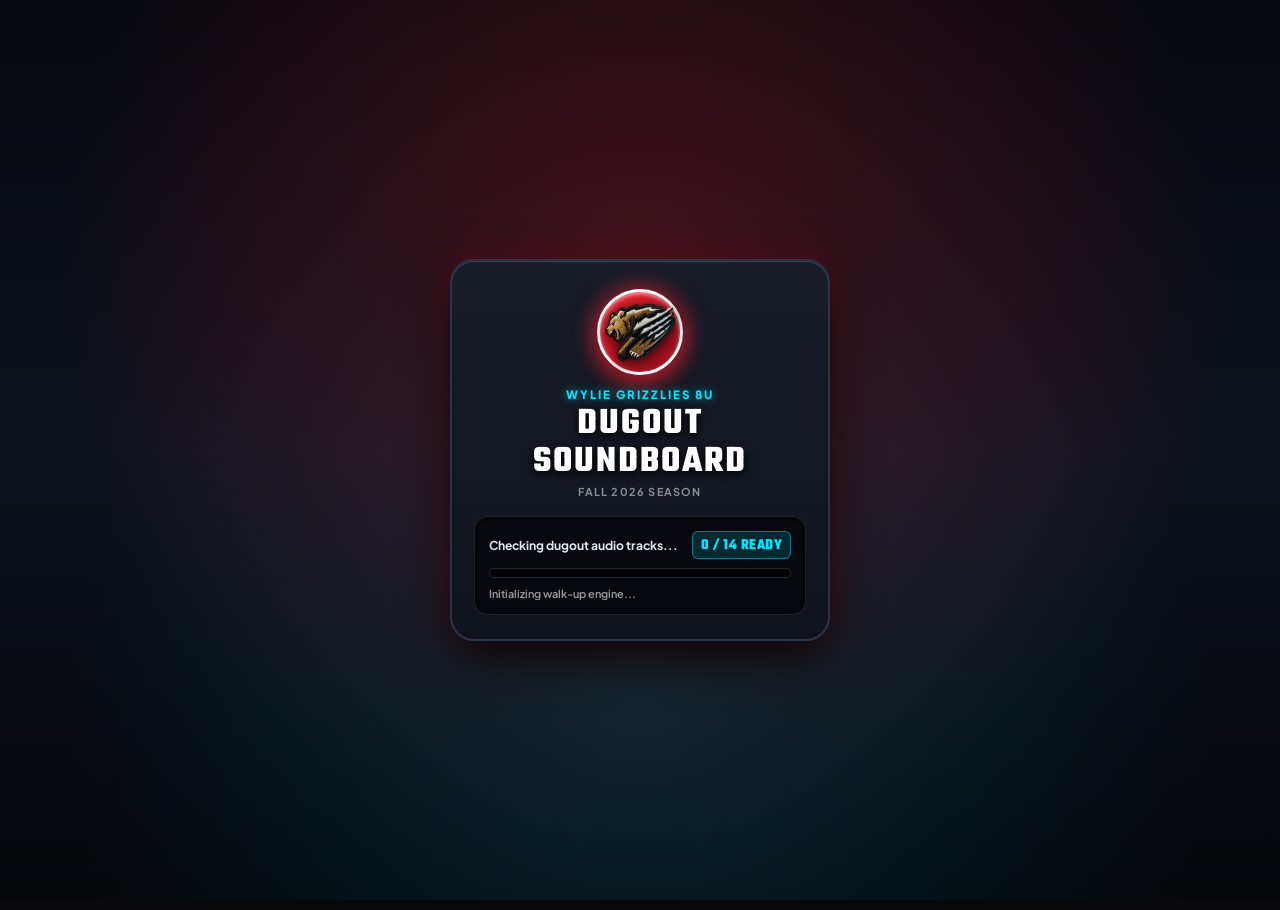
==== index.html @ d5b441a1 "Simplify between-innings suite with fresh 20-track presets, auto-reconnect, and smooth scrolling" ====
<!DOCTYPE html>
<html lang="en">
<head>
  <meta charset="UTF-8">
  <meta name="viewport" content="width=device-width, initial-scale=1.0, maximum-scale=1.0, user-scalable=no, viewport-fit=cover">
  <title>Wylie Grizzlies | Walk-Up Music</title>
  
  <!-- Apple iOS Fullscreen & Web App Meta -->
  <meta name="apple-mobile-web-app-capable" content="yes">
  <meta name="apple-mobile-web-app-status-bar-style" content="black-translucent">
  <meta name="apple-mobile-web-app-title" content="Grizzlies Walk-Up">
  <meta name="theme-color" content="#080e1a">
  <link rel="apple-touch-icon" href="icons/icon.svg">
  <link rel="icon" type="image/svg+xml" href="icons/icon.svg">
  <link rel="manifest" href="manifest.json">

  <!-- Google Fonts: Teko (Athletic Numbers) + Plus Jakarta Sans (UI) -->
  <link rel="preconnect" href="https://fonts.googleapis.com">
  <link rel="preconnect" href="https://fonts.gstatic.com" crossorigin>
  <link href="https://fonts.googleapis.com/css2?family=Plus+Jakarta+Sans:wght@400;500;600;700;800&family=Teko:wght@500;600;700&display=swap" rel="stylesheet">

  <link rel="stylesheet" href="css/style.css">
</head>
<body>
  <!-- App Startup Preloader / Audio Asset Verification Screen -->
  <div class="app-preloader" id="appPreloader" role="dialog" aria-modal="true" aria-label="Loading Grizzlies Baseball Soundboard">
    <div class="preloader-backdrop"></div>
    <div class="preloader-card">
      <div class="preloader-logo-wrap">
        <div class="preloader-badge-ring">
          <img src="icons/official-grizzly-logo.png" alt="Wylie Grizzlies" class="preloader-logo-img">
        </div>
        <div class="preloader-title-group">
          <div class="preloader-league-tag">WYLIE GRIZZLIES 8U</div>
          <h1 class="preloader-headline">DUGOUT SOUNDBOARD</h1>
          <div class="preloader-season-tag">FALL 2026 SEASON</div>
        </div>
      </div>

      <!-- Live Audio Verification Progress -->
      <div class="preloader-status-block">
        <div class="preloader-info-row">
          <span class="preloader-status-text" id="preloaderStatusText">Checking dugout audio tracks...</span>
          <span class="preloader-count-badge" id="preloaderCountBadge">0 / 14 READY</span>
        </div>

        <div class="preloader-progress-track">
          <div class="preloader-progress-fill" id="preloaderProgressFill"></div>
        </div>
        
        <div class="preloader-current-file" id="preloaderCurrentFile">Initializing walk-up engine...</div>
      </div>

      <!-- Ready CTA Button (Unlocks Web Audio Context & Enters App) -->
      <button class="preloader-ready-btn" id="preloaderReadyBtn" style="display: none;">
        <span class="btn-ready-icon">⚾</span>
        <span class="btn-ready-text">ENTER DUGOUT</span>
      </button>
    </div>
  </div>

  <div class="app-viewport">
    
    <!-- Top Dugout Header -->
    <header class="app-header">
      <div class="team-meta-topbar">8U FALL 2026 • DUGOUT SOUNDBOARD</div>
      <div class="header-main-row">
        <div class="header-left">
          <div class="logo-badge">
            <img src="icons/official-grizzly-logo.png" alt="Wylie Grizzlies Logo" class="team-logo">
          </div>
          <h1 class="app-title">
            <span>WYLIE</span>
            <span>GRIZZLIES</span>
          </h1>
        </div>
        
        <div class="header-right">
        <button id="serverRefreshBtn" class="btn-icon btn-refresh" title="Ping Server & Refresh App Data" aria-label="Refresh App Data">
          <svg id="refreshIcon" width="18" height="18" viewBox="0 0 24 24" fill="none" stroke="currentColor" stroke-width="2.3" stroke-linecap="round" stroke-linejoin="round">
            <path d="M21.5 2v6h-6M21.34 15.57a10 10 0 1 1-.57-8.38l5.67-5.67"/>
          </svg>
          <span class="btn-label" id="refreshLabel">Sync</span>
        </button>
        <button id="headerSettingsBtn" class="btn-icon" title="Dugout Settings" aria-label="Settings">
          <svg width="18" height="18" viewBox="0 0 24 24" fill="none" stroke="currentColor" stroke-width="2.2" stroke-linecap="round" stroke-linejoin="round">
            <circle cx="12" cy="12" r="3"></circle>
            <path d="M19.4 15a1.65 1.65 0 0 0 .33 1.82l.06.06a2 2 0 0 1 0 2.83 2 2 0 0 1-2.83 0l-.06-.06a1.65 1.65 0 0 0-1.82-.33 1.65 1.65 0 0 0-1 1.51V21a2 2 0 0 1-2 2 2 2 0 0 1-2-2v-.09A1.65 1.65 0 0 0 9 19.4a1.65 1.65 0 0 0-1.82.33l-.06.06a2 2 0 0 1-2.83 0 2 2 0 0 1 0-2.83l.06-.06a1.65 1.65 0 0 0 .33-1.82 1.65 1.65 0 0 0-1.51-1H3a2 2 0 0 1-2-2 2 2 0 0 1 2-2h.09A1.65 1.65 0 0 0 4.6 9a1.65 1.65 0 0 0-.33-1.82l-.06-.06a2 2 0 0 1 0-2.83 2 2 0 0 1 2.83 0l.06.06a1.65 1.65 0 0 0 1.82.33H9a1.65 1.65 0 0 0 1-1.51V3a2 2 0 0 1 2-2 2 2 0 0 1 2 2v.09a1.65 1.65 0 0 0 1 1.51 1.65 1.65 0 0 0 1.82-.33l.06-.06a2 2 0 0 1 2.83 0 2 2 0 0 1 0 2.83l-.06.06a1.65 1.65 0 0 0-.33 1.82V9a1.65 1.65 0 0 0 1.51 1H21a2 2 0 0 1 2 2 2 2 0 0 1-2 2h-.09a1.65 1.65 0 0 0-1.51 1z"></path>
          </svg>
        </button>
        <button id="lineupToggleBtn" class="btn-icon" title="Toggle Batting Order / Lineup" aria-label="Batting Lineup Order">
          <svg width="18" height="18" viewBox="0 0 24 24" fill="none" stroke="currentColor" stroke-width="2">
            <line x1="8" y1="6" x2="21" y2="6"></line>
            <line x1="8" y1="12" x2="21" y2="12"></line>
            <line x1="8" y1="18" x2="21" y2="18"></line>
            <line x1="3" y1="6" x2="3.01" y2="6"></line>
            <line x1="3" y1="12" x2="3.01" y2="12"></line>
            <line x1="3" y1="18" x2="3.01" y2="18"></line>
          </svg>
          <span class="btn-label" id="sortLabel">Lineup</span>
        </button>
        <button id="headerMusicBtn" class="btn-icon btn-music-suite" title="Between-Innings Music Suite" aria-label="Between-Innings Music Suite">
          <svg width="20" height="20" viewBox="0 0 24 24" fill="none" stroke="currentColor" stroke-width="2.2" stroke-linecap="round" stroke-linejoin="round">
            <path d="M9 18V5l12-2v13"></path>
            <circle cx="6" cy="18" r="3"></circle>
            <circle cx="18" cy="16" r="3"></circle>
          </svg>
        </button>
      </div>
      </div>
    </header>

    <!-- Dugout Navigation Switcher Tabs (Hidden from main page, accessible in Settings) -->
    <nav class="dugout-tabs-nav" id="dugoutTabsNav" style="display: none;" aria-label="Main Navigation">
      <button class="dugout-tab active" id="tabWalkUp" data-page="walkup">
        <span class="tab-icon">⚾</span>
        <span class="tab-title">WALK-UP BATTERS</span>
        <span class="tab-badge" id="tabBattersCount">12</span>
      </button>
      <button class="dugout-tab" id="tabInnings" data-page="innings">
        <span class="tab-icon">⚡</span>
        <span class="tab-title">BETWEEN INNINGS</span>
        <span class="tab-badge pulse-badge" id="tabInningsBadge">HYPE</span>
      </button>
    </nav>

    <!-- Pages Container (Pure Walk-Up Focus) -->
    <div class="pages-track-wrapper" id="pagesTrackWrapper">
      <div class="pages-track" id="pagesTrack">

        <!-- PAGE 1: Walk-Up Music & Roster -->
        <main class="page-view page-walkup soundboard-scroll-container" id="pageWalkup">

          <!-- Stadium Hype / Rally Horn Section (Can be hidden during live games to avoid accidental bumps) -->
          <section class="stadium-hype-section" id="stadiumHypeSection">
            <div class="section-title-row">
              <div class="hype-title-left">
                <span class="section-tag">STADIUM RALLY & CHANTS</span>
                <span class="section-hint" id="rallySectionHint">Instant Crowd Sound FX</span>
              </div>
              <button class="btn-rally-toggle" id="toggleRallyBtn" title="Hide or show Stadium Rally & Chants during games" aria-expanded="true">
                <span class="rally-toggle-icon" id="rallyToggleIcon">✕</span>
                <span class="rally-toggle-text" id="rallyToggleText">HIDE</span>
              </button>
            </div>
            <div class="hype-grid" id="hypeGrid">
              <!-- Populated by JS -->
            </div>
          </section>

          <!-- Player Walk-Up Roster Section -->
          <section class="roster-section">
            <div class="roster-sticky-header" id="rosterStickyHeader">
              <div class="section-title-row">
                <div class="roster-heading-wrap">
                  <span class="section-tag">WALK-UP BATTERS</span>
                  <span class="batter-count-badge" id="rosterCountBadge">12 PLAYERS</span>
                </div>
                <div class="search-input-wrap">
                  <svg class="search-icon" width="14" height="14" viewBox="0 0 24 24" fill="none" stroke="currentColor" stroke-width="2.5">
                    <circle cx="11" cy="11" r="8"></circle>
                    <line x1="21" y1="21" x2="16.65" y2="16.65"></line>
                  </svg>
                  <input type="text" id="rosterSearch" placeholder="Search # or name..." autocomplete="off">
                  <button id="clearSearchBtn" class="clear-search-btn" style="display: none;">&times;</button>
                </div>
              </div>

              <!-- Next Batter / On-Deck Notification Pill -->
              <div class="on-deck-banner" id="onDeckBanner" style="display: none;">
                <div class="on-deck-content">
                  <span class="on-deck-label"><span class="baseball-ico">⚾</span> ON DECK:</span>
                  <span class="on-deck-name" id="onDeckName">#7 Dash Johnson</span>
                </div>
                <button id="playOnDeckBtn" class="play-ondeck-btn">PLAY NEXT &rarr;</button>
              </div>
            </div>

            <!-- Player Sound Buttons Grid -->
            <div class="player-grid" id="playerGrid">
              <!-- Populated by JS -->
            </div>
          </section>

          <!-- Extra Spacing for Bottom Dock -->
          <div class="dock-spacer" id="dockSpacer"></div>
        </main>

      </div>
    </div>

    <!-- Master Dugout Playback & Fade Dock (Sliding Drawer) -->
    <footer class="master-dock drawer-collapsed" id="masterDock">
      
      <!-- Top Center Pull Tab with Chevron (Vibrant Red BG) -->
      <div class="drawer-pull-tab" id="drawerPullTab" role="button" aria-label="Toggle Controls Drawer" tabindex="0">
        <svg class="drawer-pull-chevron" id="drawerPullChevron" width="18" height="18" viewBox="0 0 24 24" fill="currentColor">
          <path d="M12 8.5l-6.5 6.5h13z"/>
        </svg>
      </div>

      <!-- ALWAYS VISIBLE HEADER: Volume Slider (Visual even when closed!) -->
      <div class="dock-visible-header" id="dockVisibleHeader">
        <!-- Analog Precision Fader Deck (0 - 5 - 10 Ruler + Recessed Slot + 3D Flashing Knob) -->
        <div class="analog-fader-deck" id="analogFaderDeck">
          <!-- Fader Tick Ruler with 10, 5, 0 Numbers (10 on Left = 100% Vol, 0 on Right = Silence) -->
          <div class="fader-ruler-row">
            <div class="ruler-station station-10">
              <span class="ruler-num">10</span>
              <span class="ruler-tick major"></span>
            </div>
            <div class="ruler-subticks subticks-left">
              <span class="ruler-tick sub"></span>
              <span class="ruler-tick sub"></span>
              <span class="ruler-tick sub"></span>
              <span class="ruler-tick sub"></span>
            </div>
            <div class="ruler-station station-5">
              <span class="ruler-num">5</span>
              <span class="ruler-tick major"></span>
            </div>
            <div class="ruler-subticks subticks-right">
              <span class="ruler-tick sub"></span>
              <span class="ruler-tick sub"></span>
              <span class="ruler-tick sub"></span>
              <span class="ruler-tick sub"></span>
            </div>
            <div class="ruler-station station-0">
              <span class="ruler-num">0</span>
              <span class="ruler-tick major"></span>
            </div>
          </div>

          <!-- Deep Recessed Fader Track Slot & 3D Metallic Flashing Knob with Live Waveform -->
          <div class="fader-track-container" id="faderTrackContainer">
            <div class="fader-recessed-slot" id="faderRecessedSlot">
              <canvas id="faderWaveformCanvas" class="fader-waveform-canvas"></canvas>
            </div>
            <input 
              type="range" 
              id="masterCrossfader" 
              class="analog-crossfader-slider" 
              min="0" 
              max="100" 
              value="0" 
              step="1"
              aria-label="Analog Master Fader">
          </div>
        </div>
      </div>

      <!-- EXPANDABLE DRAWER BODY (Reveals STOP / FADE and bottom text) -->
      <div class="dock-drawer-body" id="dockDrawerBody">
        <!-- Master Action Controls: Clean STOP and FADE (matching sketch) -->
        <div class="dock-controls-row">
          <!-- Big High-Contrast STOP Button (wider, ~65%) -->
          <button id="stopCutBtn" class="btn-action btn-stop-clean" disabled aria-label="Stop playback instantly">
            <span class="action-btn-text">STOP</span>
          </button>

          <!-- High-Contrast FADE Button (~35%) -->
          <button id="fadeOutBtn" class="btn-action btn-fade-clean" disabled aria-label="Fade out smoothly">
            <span class="action-btn-text">FADE</span>
          </button>
        </div>

        <!-- Live Track Progress Bar with Clean Bottom Triangle Playhead -->
        <div class="track-progress-track" id="masterTrackProgress">
          <div class="track-progress-fill" id="trackProgressFill"></div>
          <div class="card-transport-notch" id="trackProgressNotch">
            <span class="notch-needle"></span>
            <span class="notch-triangle"></span>
          </div>
        </div>

        <!-- ALL TEXT PUSHED FURTHER TO THE BOTTOM TO PRIORITIZE BUTTON INTERFACES -->
        <div class="dock-bottom-text-row">
          <div class="now-playing-info">
            <div class="live-eq-badge" id="liveEqBadge">
              <span class="eq-bar bar-1"></span>
              <span class="eq-bar bar-2"></span>
              <span class="eq-bar bar-3"></span>
              <span class="eq-bar bar-4"></span>
            </div>
            <div class="track-text">
              <div class="track-player" id="dockPlayerName">READY TO HIT</div>
              <div class="track-song" id="dockSongTitle">Tap any player to drop their walk-up track</div>
            </div>
          </div>
          <div class="dock-status-right">
            <div class="track-timer" id="dockTimer">0:00</div>
            <button class="btn-drawer-settings" id="drawerSettingsBtn" title="Dugout Audio & App Settings" aria-label="Settings">
              <svg width="20" height="20" viewBox="0 0 24 24" fill="none" stroke="currentColor" stroke-width="2.2" stroke-linecap="round" stroke-linejoin="round">
                <circle cx="12" cy="12" r="3"></circle>
                <path d="M19.4 15a1.65 1.65 0 0 0 .33 1.82l.06.06a2 2 0 0 1 0 2.83 2 2 0 0 1-2.83 0l-.06-.06a1.65 1.65 0 0 0-1.82-.33 1.65 1.65 0 0 0-1 1.51V21a2 2 0 0 1-2 2 2 2 0 0 1-2-2v-.09A1.65 1.65 0 0 0 9 19.4a1.65 1.65 0 0 0-1.82.33l-.06.06a2 2 0 0 1-2.83 0 2 2 0 0 1 0-2.83l.06-.06a1.65 1.65 0 0 0 .33-1.82 1.65 1.65 0 0 0-1.51-1H3a2 2 0 0 1-2-2 2 2 0 0 1 2-2h.09A1.65 1.65 0 0 0 4.6 9a1.65 1.65 0 0 0-.33-1.82l-.06-.06a2 2 0 0 1 0-2.83 2 2 0 0 1 2.83 0l.06.06a1.65 1.65 0 0 0 1.82.33H9a1.65 1.65 0 0 0 1-1.51V3a2 2 0 0 1 2-2 2 2 0 0 1 2 2v.09a1.65 1.65 0 0 0 1 1.51 1.65 1.65 0 0 0 1.82-.33l.06-.06a2 2 0 0 1 2.83 0 2 2 0 0 1 0 2.83l-.06.06a1.65 1.65 0 0 0-.33 1.82V9a1.65 1.65 0 0 0 1.51 1H21a2 2 0 0 1 2 2 2 2 0 0 1-2 2h-.09a1.65 1.65 0 0 0-1.51 1z"></path>
              </svg>
            </button>
            <div class="app-beta-tag" id="appBetaTag">v1.3-beta</div>
          </div>
        </div>

      </div>

    </footer>

    <!-- Batting Order Reorder Modal -->
    <div class="modal-overlay" id="lineupModal" style="display: none;">
      <div class="modal-card">
        <div class="modal-header">
          <div class="modal-title-group">
            <h3>SET TODAY'S LINEUP</h3>
            <p>Order batters 1 through 12 for the game</p>
          </div>
          <button class="modal-close-btn" id="closeLineupModal">&times;</button>
        </div>
        <div class="modal-body" id="lineupList">
          <!-- Reorder list populated by JS -->
        </div>
        <div class="modal-footer">
          <button class="btn-secondary" id="resetLineupBtn">Reset to # Order</button>
          <button class="btn-primary" id="saveLineupBtn">Done</button>
        </div>
      </div>
    </div>

    <!-- iPhone 16 Pro Max Fullscreen Tips Modal -->
    <div class="modal-overlay" id="helpModal" style="display: none;">
      <div class="modal-card">
        <div class="modal-header">
          <div class="modal-title-group">
            <h3>IPHONE DUGOUT SETUP</h3>
            <p>Full-screen tips for iPhone 16 Pro Max</p>
          </div>
          <button class="modal-close-btn" id="closeHelpModal">&times;</button>
        </div>
        <div class="modal-body">
          <div class="tip-box">
            <h4>📱 True Full-Screen Mode</h4>
            <ol class="tips-list">
              <li>Open this page in <strong>Safari</strong> on your iPhone.</li>
              <li>Tap the <strong>Share</strong> icon (square with arrow pointing up).</li>
              <li>Scroll down and select <strong>"Add to Home Screen"</strong>.</li>
              <li>Tap <strong>Add</strong> in the top right corner.</li>
              <li>Launch from your Home Screen — it will run <strong>100% full screen</strong> with zero browser address bars!</li>
            </ol>
          </div>
          <div class="tip-box">
            <h4>🎚️ Fade Out & Controls</h4>
            <ul class="tips-bullets">
              <li><strong>FADE OUT Button:</strong> Tapping smoothly lowers volume to zero over your chosen fade time.</li>
              <li><strong>Fade Duration Slider:</strong> Drag between 0.5s and 5.0s, or tap the quick 1s, 2s, 3s, 4s chips.</li>
              <li><strong>CUT / STOP Button:</strong> Instant silence when the batter steps into the batter's box.</li>
              <li><strong>Lineup Button:</strong> Arrange today's batting order to see who is <em>On Deck</em> next!</li>
            </ul>
          </div>
        </div>
        <div class="modal-footer">
          <button class="btn-primary" id="gotItBtn" style="width: 100%;">Got It!</button>
        </div>
      </div>
    </div>

    <!-- Dugout Song Jar Modal -->
    <div class="modal-overlay" id="songJarModal" style="display: none;">
      <div class="modal-card jar-modal-card">
        <div class="modal-header">
          <div class="modal-title-group">
            <div class="modal-tag-row">
              <span class="jar-badge-icon">🫙</span>
              <h3>DUGOUT SONG JAR</h3>
            </div>
            <p>Pick any song from the jar or draw a random track</p>
          </div>
          <button class="modal-close-btn" id="closeSongJarModal">&times;</button>
        </div>

        <div class="modal-body jar-modal-body">
          <!-- Big Draw Random Song Button -->
          <button class="btn-jar-draw-random" id="jarDrawRandomBtn">
            <span class="draw-icon">🎲</span>
            <div class="draw-text">
              <span class="draw-main">DRAW RANDOM SONG FROM JAR</span>
              <span class="draw-sub">Instantly play a random slip from the jar</span>
            </div>
          </button>

          <!-- Add Song to Jar Quick Form -->
          <div class="jar-add-row">
            <input type="text" id="jarSongInput" placeholder="Paste song title or YouTube link to add..." autocomplete="off">
            <button class="btn-jar-add" id="jarAddSongBtn">➕ ADD</button>
          </div>

          <!-- List of songs in the jar -->
          <div class="jar-songs-header">
            <span>SONGS IN THE JAR (<span id="jarSongsCountText">6</span>)</span>
            <button class="btn-jar-reset" id="jarResetDefaultBtn" title="Reset to default songs">Reset Default</button>
          </div>
          <div class="jar-songs-list" id="jarSongsList">
            <!-- Dynamic song cards generated by JS -->
          </div>
        </div>

        <div class="modal-footer">
          <button class="btn-primary" id="closeSongJarDoneBtn" style="width: 100%;">Done</button>
        </div>
      </div>
    </div>

    <!-- Between-Innings Music Suite Modal -->
    <div class="modal-overlay" id="inningsModal" style="display: none;">
      <div class="modal-card innings-modal-card">
        <div class="modal-header">
          <div class="modal-title-group">
            <div class="modal-tag-row">
              <span class="innings-badge-icon">⚡</span>
              <h3>BETWEEN-INNINGS SUITE</h3>
            </div>
            <p>YouTube dugout playlist player & song list</p>
          </div>
          <button class="modal-close-btn" id="closeInningsModal">&times;</button>
        </div>

        <div class="modal-body innings-modal-body" id="pageInnings">
          
          <!-- YouTube Playlist Player Suite (Compact Audio Deck) -->
          <div class="yt-player-card compact-audio-card">
            
            <!-- Top Row: Track Meta on Left, Mini Video in Top-Right Corner -->
            <div class="yt-deck-top-row">
              <div class="yt-deck-info">
                <div class="yt-header-left">
                  <span class="live-pulse-dot" id="ytPulseDot"></span>
                  <span class="yt-header-tag">BETWEEN-INNINGS MUSIC</span>
                  <span class="yt-audio-pill" id="ytAudioPill">READY</span>
                </div>
                <div class="yt-track-title" id="ytCurrentTitle">Baseball</div>
                <div class="yt-track-artist" id="ytCurrentArtist">Dugout Inning Queue</div>
              </div>

              <!-- Mini Video Player in the Top Right Corner -->
              <div class="yt-video-mini-corner" id="ytPlayerContainer">
                <iframe 
                  id="ytPlayerFrame"
                  src="https://www.youtube.com/embed/EK-XfDRL2wA?enablejsapi=1&playsinline=1&autoplay=0"
                  title="Between Innings Dugout Track"
                  allow="accelerometer; autoplay; clipboard-write; encrypted-media; gyroscope; picture-in-picture; web-share"
                  referrerpolicy="strict-origin-when-cross-origin"
                  allowfullscreen>
                </iframe>
              </div>
            </div>

            <!-- Transport Action Console with Sunlight-Optimized Large Play Button -->
            <div class="yt-action-bar">
              <div class="yt-quick-controls">
                <button class="btn-yt-control btn-yt-skip" id="ytPrevBtn" title="Previous Song">
                  <svg width="22" height="22" viewBox="0 0 24 24" fill="currentColor"><path d="M6 6h2v12H6zm3.5 6l8.5 6V6z"/></svg>
                </button>
                <button class="btn-yt-control btn-yt-play" id="ytPlayPauseBtn" title="Play / Pause (Outdoor Sunlight Sized)">
                  <svg id="ytPlayIcon" width="28" height="28" viewBox="0 0 24 24" fill="currentColor"><path d="M8 5v14l11-7z"/></svg>
                  <svg id="ytPauseIcon" width="28" height="28" viewBox="0 0 24 24" fill="currentColor" style="display:none;"><path d="M6 19h4V5H6v14zm8-14v14h4V5h-4z"/></svg>
                </button>
                <button class="btn-yt-control btn-yt-skip" id="ytNextBtn" title="Next Song">
                  <svg width="22" height="22" viewBox="0 0 24 24" fill="currentColor"><path d="M6 18l8.5-6L6 6v12zM16 6v12h2V6h-2z"/></svg>
                </button>
              </div>

              <!-- Quick Link Indicator -->
              <div class="yt-status-badge-wrap">
                <span class="yt-status-tag" id="ytPlaylistStatusTag">⚾ BASEBALL QUEUE</span>
              </div>
            </div>

            <!-- Quick Preset Playlist Selector (Full Width & Large Dropdown) -->
            <div class="preset-playlists-wrap">
              <label for="playlistSelect" class="preset-playlists-label">SELECT INNING PLAYLIST:</label>
              <div class="playlist-select-wrapper">
                <select id="playlistSelect" class="playlist-dropdown" aria-label="Select Inning Playlist">
                  <option value="EK-XfDRL2wA" data-title="Baseball" selected>⚾ Baseball (Getting Older - Coach's Track)</option>
                  <option value="XwxWsq4otGg" data-title="Baseball Organ Music">🎹 Baseball Organ Music (Matthew Kaminski)</option>
                  <option value="RDkOV2iTeGQik" data-title="Pantera & Stadium Rock">🔥 Pantera & Stadium Rock</option>
                  <option value="PL39z-AAkkatvD0NsFuLhWMypbC4yBzOFL" data-title="Clean Rap Hits">🎤 Clean Rap Hits</option>
                  <option value="RDCLAK5uy_nQkPLhMF6chdzKSlWdX8NHMrLVpdci-eU" data-title="90s Hits">📻 90s Hits</option>
                  <option value="RDCLAK5uy_nH_fdBVCcbNaVwi_tmZajZRq-ekddiuFY" data-title="Country Hits">🤠 Country Hits</option>
                  <option value="RDCLAK5uy_lMzHW51iFg1Kx0d_2EHpzbOgCrwtu8cgI" data-title="80s Hits">⚡ 80s Hits</option>
                </select>
                <span class="dropdown-arrow">▼</span>
              </div>
            </div>

            <!-- Dedicated Quick-Launch Ballpark Organ Music Button (Large & Full Width) -->
            <div class="organ-launch-wrap">
              <button class="btn-organ-launch" id="organMusicBtn" title="Play Ballpark Organ Music (Matthew Kaminski)">
                <span class="organ-icon">🎹</span>
                <div class="organ-text">
                  <span class="organ-title">BASEBALL ORGAN MUSIC</span>
                  <span class="organ-subtitle">Ballpark Organ Classics • Matthew Kaminski</span>
                </div>
                <span class="organ-badge">HOT KEY</span>
              </button>
            </div>

          </div>

          <!-- Clean Song List Card (Populated directly from the Selected Playlist) -->
          <div class="inline-song-jar-card" id="inlineSongJarCard">
            <div class="inline-jar-header">
              <div class="jar-header-left">
                <span class="jar-header-icon">🎵</span>
                <div>
                  <div class="jar-header-title" id="inlineJarTitle">⚾ BASEBALL TRACKLIST</div>
                  <div class="jar-header-subtitle">Tap any song to play immediately</div>
                </div>
              </div>
              <div class="jar-header-right">
                <span class="jar-count-pill" id="inlineJarCountPill">20 SONGS</span>
              </div>
            </div>

            <!-- Mode Selector: All 20 Songs vs Pull 5 Random Songs -->
            <div class="jar-mode-tabs-row">
              <button class="jar-mode-tab active" id="jarModeAllBtn" title="View all 20 songs in this playlist">
                <span>📋 ALL 20 SONGS</span>
                <span class="jar-tab-count" id="jarTabAllCount">20</span>
              </button>
              <button class="jar-mode-tab" id="jarModeRandom5Btn" title="Pull a random batch of 5 songs from this playlist">
                <span>🎲 PULL 5 RANDOM</span>
                <span class="jar-tab-count">5</span>
              </button>
            </div>

            <!-- Banner shown when 5 Random mode is active -->
            <div class="jar-random-banner" id="jarRandomBanner" style="display: none;">
              <div class="random-banner-text">
                <span class="random-banner-tag">🎲 5 RANDOM DUGOUT PICKS</span>
                <span class="random-banner-sub" id="randomBannerSub">Drawn from 20 clean playlist songs</span>
              </div>
              <button class="btn-reroll-5" id="btnReroll5" title="Draw 5 different songs from this playlist">🔄 ROLL NEW 5</button>
            </div>

            <!-- Scrollable Track List (20 Songs) -->
            <div class="inline-jar-songs-list" id="inlineJarSongsList">
              <!-- Populated dynamically by JS -->
            </div>
          </div>

        </div>

        <div class="modal-footer">
          <button class="btn-primary" id="closeInningsDoneBtn" style="width: 100%;">Done</button>
        </div>
      </div>
    </div>

    <!-- Dugout Audio & App Settings Modal -->
    <div class="modal-overlay" id="settingsModal" style="display: none;">
      <div class="modal-card">
        <div class="modal-header">
          <div class="modal-title-group">
            <h3>⚙️ DUGOUT SETTINGS</h3>
            <p>Audio fading & dugout options</p>
          </div>
          <button class="modal-close-btn" id="closeSettingsModal">&times;</button>
        </div>
        <div class="modal-body settings-modal-body">
          <!-- Between-Innings Suite Launcher inside Settings -->
          <div class="settings-group">
            <div class="settings-label-row">
              <span class="settings-title">⚡ Between-Innings Suite</span>
              <button id="openInningsModalBtn" class="btn-setting-action" type="button">OPEN SUITE</button>
            </div>
            <p class="settings-desc">YouTube between-innings playlist player, Song Jar, and ballpark organ music.</p>
          </div>

          <!-- Auto Fade Speed Setting -->
          <div class="settings-group">
            <div class="settings-label-row">
              <span class="settings-title">⏳ Auto-Fade Speed</span>
              <span id="fadeDurationVal" class="settings-badge">2.0s</span>
            </div>
            <p class="settings-desc">Duration songs take to fade out when pressing FADE.</p>
            <div class="preset-pills">
              <button class="preset-pill" data-seconds="1.0">1.0s</button>
              <button class="preset-pill active" data-seconds="2.0">2.0s (Default)</button>
              <button class="preset-pill" data-seconds="3.0">3.0s</button>
              <button class="preset-pill" data-seconds="4.0">4.0s</button>
            </div>
            <input type="range" id="fadeDurationSlider" min="0.5" max="5.0" step="0.5" value="2.0" class="settings-range">
          </div>

          <!-- Stadium Rally & Chants Safety Switch -->
          <div class="settings-group">
            <div class="settings-label-row">
              <span class="settings-title">🎺 Stadium Sound FX</span>
              <button id="btnToggleRallySetting" class="btn-setting-toggle" type="button">VISIBLE</button>
            </div>
            <p class="settings-desc">Keep crowd chant buttons visible or hide during games.</p>
          </div>

          <!-- iPhone Dugout Setup Guide -->
          <div class="settings-group">
            <div class="settings-label-row">
              <span class="settings-title">📱 iPhone Setup Guide</span>
              <button id="openPhoneSetupBtn" class="btn-setting-action" type="button">VIEW SETUP</button>
            </div>
            <p class="settings-desc">Add to Home Screen tips for 100% full screen with no Safari browser bars.</p>
          </div>

          <!-- Version Info -->
          <div class="settings-group settings-info-box">
            <div class="settings-info-row">
              <span class="info-label">App Version</span>
              <span class="info-val">v1.3-beta</span>
            </div>
            <div class="settings-info-row">
              <span class="info-label">Dugout Soundboard</span>
              <span class="info-val">8U Fall 2026</span>
            </div>
          </div>
        </div>
        <div class="modal-footer">
          <button class="btn-primary" id="closeSettingsDoneBtn" style="width: 100%;">Done</button>
        </div>
      </div>
    </div>

  </div>

  <!-- Scripts -->
  <script type="module" src="js/app.js"></script>
</body>
</html>
---- css/style.css ----
/* ==========================================================================
   Wylie Grizzlies (8U Fall 2026) - Walk-Up Music Design System
   Official Team Colors: Wylie Crimson Red, Carbon Black, & Chalk White
   Optimized specifically for iPhone 16 Pro Max & Mobile Dugout Environments
   ========================================================================== */

:root {
  /* Wylie Grizzlies Team Palette */
  --bg-field: #08080b;
  --bg-dugout: #0e0f14;
  --surface-card: #15171e;
  --surface-card-hover: #1e212b;
  --surface-active: #2b1115;
  --border-subtle: #242733;
  --border-glow: #d61827;

  /* Official Wylie Crimson Red */
  --red-primary: #d61827;
  --red-bright: #ff2e3e;
  --red-dark: #8c0c16;
  --red-soft-bg: rgba(214, 24, 39, 0.15);
  --red-glow: rgba(214, 24, 39, 0.45);

  /* Hype / Rally Accent */
  --rally-accent: #ff471a;
  --rally-glow: rgba(255, 71, 26, 0.3);

  /* Alert / Instant Kill */
  --cut-red: #ff1e2d;
  --cut-glow: rgba(255, 30, 45, 0.45);

  /* High Contrast Typography */
  --text-pure: #ffffff;
  --text-high: #f1f3f7;
  --text-med: #9ca3af;
  --text-dim: #6b7280;
  --text-red: #ff3b4b;

  /* Fonts */
  --font-athletic: 'Teko', -apple-system, sans-serif;
  --font-ui: 'Plus Jakarta Sans', -apple-system, system-ui, sans-serif;

  /* iPhone 16 Pro Max Viewport & Safe Areas */
  --safe-top: env(safe-area-inset-top, 54px);
  --safe-bottom: env(safe-area-inset-bottom, 34px);
  --safe-left: env(safe-area-inset-left, 0px);
  --safe-right: env(safe-area-inset-right, 0px);

  /* Elevation Shadows */
  --shadow-card: 0 4px 14px rgba(0, 0, 0, 0.5);
  --shadow-glow: 0 0 22px rgba(214, 24, 39, 0.35);
}

/* Reset & Base */
*, *::before, *::after {
  box-sizing: border-box;
  margin: 0;
  padding: 0;
  -webkit-tap-highlight-color: transparent;
  user-select: none;
  -webkit-user-select: none;
}

html, body {
  width: 100%;
  height: 100%;
  overflow: hidden;
  background-color: var(--bg-field);
  color: var(--text-high);
  font-family: var(--font-ui);
  font-size: 16px;
  touch-action: manipulation;
  -webkit-font-smoothing: antialiased;
}

/* Device Viewport Frame */
.app-viewport {
  position: relative;
  width: 100%;
  max-width: 480px; /* Perfectly bounds iPhone 16 Pro Max at 440px */
  height: 100%;
  height: 100dvh;
  margin: 0 auto;
  display: flex;
  flex-direction: column;
  background: radial-gradient(circle at 50% 0%, #1f0f13 0%, #08080b 75%);
  box-shadow: 0 0 50px rgba(0, 0, 0, 0.9);
  overflow: hidden;
}

/* ==========================================================================
   1. Header Section
   ========================================================================== */
.app-header {
  flex-shrink: 0;
  display: flex;
  flex-direction: column;
  padding: calc(var(--safe-top) + 4px) 14px 6px 14px;
  background: rgba(12, 13, 17, 0.92);
  backdrop-filter: blur(16px);
  -webkit-backdrop-filter: blur(16px);
  border-bottom: 1.5px solid #291518;
  z-index: 20;
}

.team-meta-topbar {
  width: 100%;
  display: flex;
  align-items: center;
  justify-content: center;
  text-align: center;
  font-size: 0.62rem;
  font-weight: 800;
  letter-spacing: 2px;
  color: var(--red-bright);
  text-transform: uppercase;
  padding-bottom: 3px;
  margin-bottom: 3px;
  border-bottom: 1px solid rgba(255, 255, 255, 0.07);
  text-shadow: 0 0 10px rgba(230, 57, 70, 0.35);
  line-height: 1.2;
}

.header-main-row {
  display: flex;
  align-items: center;
  justify-content: space-between;
  width: 100%;
}

.header-left {
  display: flex;
  align-items: center;
  gap: 10px;
}

.logo-badge {
  width: 44px;
  height: 40px;
  display: flex;
  align-items: center;
  justify-content: center;
  background: transparent;
  border: none;
  box-shadow: none;
  border-radius: 0;
  flex-shrink: 0;
}

.team-logo {
  width: 100%;
  height: 100%;
  object-fit: contain;
  filter: drop-shadow(0 2px 6px rgba(0, 0, 0, 0.8));
}

.app-title {
  font-family: var(--font-athletic);
  font-size: 1.35rem;
  line-height: 0.92;
  font-weight: 700;
  letter-spacing: 1.4px;
  color: var(--text-pure);
  text-shadow: 0 2px 6px rgba(0, 0, 0, 0.8);
  display: flex;
  flex-direction: column;
}

.header-right {
  display: flex;
  align-items: center;
  gap: 6px;
}

.btn-icon {
  background: var(--surface-card);
  border: 1px solid var(--border-subtle);
  color: var(--text-high);
  height: 38px;
  padding: 0 8px;
  border-radius: 10px;
  display: inline-flex;
  align-items: center;
  justify-content: center;
  gap: 5px;
  cursor: pointer;
  transition: background 0.15s, border-color 0.15s, transform 0.1s, box-shadow 0.15s;
  flex-shrink: 0;
}

.btn-icon:active {
  transform: scale(0.94);
  background: var(--surface-active);
  border-color: var(--red-primary);
}

.btn-label {
  font-size: 0.72rem;
  font-weight: 700;
  letter-spacing: 0.5px;
  text-transform: uppercase;
}

.btn-refresh {
  gap: 4px;
  border-color: rgba(0, 229, 255, 0.4);
  color: #00e5ff;
}

.btn-refresh:hover, .btn-refresh:active {
  border-color: #00e5ff;
  box-shadow: 0 0 10px rgba(0, 229, 255, 0.4);
}

.btn-music-suite {
  width: 38px;
  padding: 0;
  justify-content: center;
  border-color: rgba(255, 179, 0, 0.4);
  color: #ffb300;
  background: rgba(255, 179, 0, 0.08);
}

.btn-music-suite:hover, .btn-music-suite:active {
  border-color: #ffca28;
  color: #ffffff;
  background: rgba(255, 179, 0, 0.22);
  box-shadow: 0 0 12px rgba(255, 179, 0, 0.45);
}

.btn-refresh svg, .btn-music-suite svg {
  transition: transform 0.3s ease;
}

.btn-refresh.spinning svg {
  animation: spinRefresh 0.8s linear infinite;
}

@keyframes spinRefresh {
  from { transform: rotate(0deg); }
  to { transform: rotate(360deg); }
}

/* ==========================================================================
   2. Dugout Navigation Switcher Tabs
   ========================================================================== */
.dugout-tabs-nav {
  flex-shrink: 0;
  display: grid;
  grid-template-columns: 1fr 1fr;
  gap: 6px;
  padding: 4px;
  margin: 5px 14px 0 14px;
  background: rgba(18, 20, 26, 0.95);
  border: 1px solid var(--border-subtle);
  border-radius: 14px;
  z-index: 15;
}

.dugout-tab {
  height: 40px;
  border-radius: 10px;
  display: flex;
  align-items: center;
  justify-content: center;
  gap: 8px;
  border: none;
  background: transparent;
  color: var(--text-med);
  font-family: var(--font-ui);
  font-size: 0.76rem;
  font-weight: 800;
  letter-spacing: 0.8px;
  cursor: pointer;
  transition: all 0.2s cubic-bezier(0.2, 0.9, 0.3, 1);
  -webkit-tap-highlight-color: transparent;
}

.dugout-tab:active {
  transform: scale(0.97);
}

.dugout-tab.active {
  background: linear-gradient(135deg, #d61827 0%, #9e101d 100%);
  color: #ffffff;
  box-shadow: 0 2px 10px rgba(214, 24, 39, 0.45);
}

.dugout-tab .tab-icon {
  font-size: 0.95rem;
}

.dugout-tab .tab-badge {
  background: rgba(0, 0, 0, 0.35);
  padding: 2px 6px;
  border-radius: 10px;
  font-size: 0.65rem;
  font-weight: 800;
  color: #ffffff;
}

.dugout-tab .pulse-badge {
  background: rgba(255, 255, 255, 0.25);
  color: #ffffff;
}

/* ==========================================================================
   2b. Horizontal Slide Track & Scrollable Pages (100% Full Viewport)
   ========================================================================== */
.pages-track-wrapper {
  flex: 1;
  position: relative;
  overflow: hidden;
  width: 100%;
  min-height: 0;
  display: block; /* Block container so flexbox doesn't shrink width */
}

.pages-track {
  display: flex;
  width: 100%;
  min-width: 100%;
  max-width: 100%;
  height: 100%;
  transform: translateX(0%);
  transition: transform 0.35s cubic-bezier(0.25, 1, 0.5, 1);
  will-change: transform;
}

.page-view {
  width: 100%;
  min-width: 100%;
  max-width: 100%;
  flex: 0 0 100%;
  box-sizing: border-box;
  height: 100%;
  overflow-y: auto;
  overflow-x: hidden;
  padding: 0 14px 0 14px;
  -webkit-overflow-scrolling: touch;
  scroll-behavior: smooth;
}

.soundboard-scroll-container {
  overflow-y: auto;
  overflow-x: hidden;
  -webkit-overflow-scrolling: touch;
}

/* Section Header Rows */
.section-title-row {
  display: flex;
  align-items: center;
  justify-content: space-between;
  margin-bottom: 10px;
}

.section-tag {
  font-size: 0.72rem;
  font-weight: 800;
  letter-spacing: 1.2px;
  color: var(--text-dim);
  text-transform: uppercase;
}

.section-hint {
  font-size: 0.7rem;
  color: var(--red-bright);
  font-weight: 700;
}

.hype-title-left {
  display: flex;
  align-items: baseline;
  gap: 8px;
  min-width: 0;
}

.btn-rally-toggle {
  display: inline-flex;
  align-items: center;
  gap: 6px;
  background: rgba(255, 255, 255, 0.08);
  border: 1px solid rgba(255, 255, 255, 0.16);
  border-radius: 14px;
  padding: 4px 11px;
  color: var(--text-dim);
  font-family: var(--font-ui);
  font-size: 0.68rem;
  font-weight: 800;
  letter-spacing: 0.8px;
  cursor: pointer;
  transition: all 0.15s ease;
  user-select: none;
  flex-shrink: 0;
}

.btn-rally-toggle:hover {
  background: rgba(255, 255, 255, 0.14);
  color: #ffffff;
  border-color: rgba(255, 255, 255, 0.3);
}

.btn-rally-toggle:active {
  transform: scale(0.94);
}

.btn-rally-toggle.collapsed {
  background: rgba(245, 158, 11, 0.15);
  border: 1.5px solid #f59e0b;
  color: #ffd54f;
  box-shadow: 0 0 12px rgba(245, 158, 11, 0.25);
}

/* Stadium Hype Section */
.stadium-hype-section {
  margin-top: 8px;
  margin-bottom: 18px;
  transition: all 0.2s ease;
}

.stadium-hype-section.is-hidden {
  margin-top: 8px;
  margin-bottom: 12px;
  background: rgba(18, 20, 28, 0.55);
  border: 1px dashed rgba(255, 255, 255, 0.14);
  border-radius: 12px;
  padding: 7px 12px 6px 12px;
}

.stadium-hype-section.is-hidden .section-title-row {
  margin-bottom: 0;
}

.stadium-hype-section.is-hidden .hype-grid {
  display: none;
}

.hype-grid {
  display: grid;
  grid-template-columns: repeat(2, 1fr);
  gap: 10px;
}

.hype-btn {
  position: relative;
  background: var(--surface-card);
  border: 1.5px solid var(--border-subtle);
  border-radius: 14px;
  padding: 10px 12px;
  display: flex;
  align-items: center;
  gap: 10px;
  cursor: pointer;
  transition: background 0.15s, border-color 0.15s, box-shadow 0.15s, transform 0.1s;
  overflow: hidden;
  text-align: left;
  user-select: none;
  -webkit-tap-highlight-color: transparent;
}

.hype-btn::before {
  content: '';
  position: absolute;
  top: 0;
  left: 0;
  width: 4px;
  height: 100%;
  background: var(--red-primary);
}

.hype-btn:active {
  transform: scale(0.96);
  border-color: var(--red-bright);
  box-shadow: 0 0 15px var(--red-glow);
}

.hype-btn.playing {
  border-color: var(--red-bright);
  background: linear-gradient(145deg, #381218 0%, #1e1317 100%);
  box-shadow: 0 0 20px var(--red-glow);
}

.hype-icon {
  font-size: 1.6rem;
  flex-shrink: 0;
  display: flex;
  align-items: center;
  justify-content: center;
}

.hype-img-icon {
  width: 34px;
  height: 34px;
  object-fit: contain;
  filter: drop-shadow(0 2px 4px rgba(0, 0, 0, 0.6));
}

.hype-content {
  display: flex;
  flex-direction: column;
  min-width: 0;
}

.hype-tag {
  font-size: 0.6rem;
  font-weight: 800;
  letter-spacing: 1px;
  color: var(--red-bright);
  text-transform: uppercase;
}

.hype-name {
  font-size: 0.85rem;
  font-weight: 800;
  color: var(--text-pure);
  white-space: nowrap;
  overflow: hidden;
  text-overflow: ellipsis;
}

.hype-song {
  font-size: 0.68rem;
  color: var(--text-med);
  white-space: nowrap;
  overflow: hidden;
  text-overflow: ellipsis;
}

/* Roster Section */
.roster-section {
  margin-bottom: 20px;
}

/* Sticky Header for Walk-Up Batters Title & On-Deck Banner */
.roster-sticky-header {
  position: sticky;
  top: 0;
  z-index: 25;
  box-sizing: border-box;
  background: #0e0f14;
  background: linear-gradient(180deg, #0e0f14 0%, #0e0f14 92%, rgba(14, 15, 20, 0.98) 100%);
  backdrop-filter: blur(16px);
  -webkit-backdrop-filter: blur(16px);
  margin-left: 0;
  margin-right: 0;
  padding: 8px 0 6px 0;
  box-shadow: 0 4px 18px rgba(0, 0, 0, 0.75);
}

.roster-sticky-header .section-title-row {
  margin-bottom: 6px;
}

.roster-heading-wrap {
  display: flex;
  align-items: center;
  gap: 8px;
}

.batter-count-badge {
  font-size: 0.65rem;
  font-weight: 700;
  padding: 2px 7px;
  border-radius: 6px;
  background: rgba(214, 24, 39, 0.15);
  color: var(--red-bright);
  border: 1px solid rgba(214, 24, 39, 0.35);
}

.search-input-wrap {
  position: relative;
  display: flex;
  align-items: center;
}

.search-icon {
  position: absolute;
  left: 8px;
  color: var(--text-dim);
  pointer-events: none;
}

#rosterSearch {
  background: var(--surface-card);
  border: 1px solid var(--border-subtle);
  color: var(--text-pure);
  font-size: 0.78rem;
  font-family: var(--font-ui);
  padding: 5px 24px 5px 26px;
  border-radius: 8px;
  width: 140px;
  outline: none;
  transition: width 0.2s, border-color 0.2s;
}

#rosterSearch:focus {
  width: 160px;
  border-color: var(--red-primary);
}

.clear-search-btn {
  position: absolute;
  right: 6px;
  background: none;
  border: none;
  color: var(--text-dim);
  font-size: 1.1rem;
  cursor: pointer;
  line-height: 1;
}

/* On-Deck Notification Banner (High-Contrast Emerald Field Green Theme) */
.on-deck-banner {
  display: flex;
  align-items: center;
  justify-content: space-between;
  gap: 8px;
  box-sizing: border-box;
  background: linear-gradient(135deg, rgba(2, 38, 20, 0.98) 0%, rgba(6, 24, 14, 0.98) 100%);
  border: 2px solid #00e676;
  padding: 8px 12px;
  border-radius: 12px;
  margin-top: 4px;
  margin-bottom: 6px;
  animation: fadeIn 0.3s ease;
  box-shadow: 0 6px 24px rgba(0, 0, 0, 0.7), 0 0 16px rgba(0, 230, 118, 0.4);
  overflow: hidden;
}

.on-deck-content {
  display: flex;
  flex-direction: column;
  gap: 1px;
  min-width: 0;
  overflow: hidden;
  flex: 1;
}

.on-deck-label {
  font-size: 1.08rem;
  font-weight: 900;
  color: #00e676;
  letter-spacing: 0.8px;
  display: inline-flex;
  align-items: center;
  gap: 5px;
  text-shadow: 0 0 10px rgba(0, 230, 118, 0.7);
  line-height: 1.2;
}

.on-deck-label .baseball-ico {
  font-size: 1.15rem;
}

.on-deck-name {
  display: flex;
  flex-direction: column;
  min-width: 0;
  line-height: 1.2;
}

.on-deck-player-title {
  font-size: 1.38rem;
  font-weight: 900;
  color: #ffffff;
  letter-spacing: 0.2px;
  text-shadow: 0 2px 6px rgba(0, 0, 0, 0.9);
  white-space: nowrap;
  overflow: hidden;
  text-overflow: ellipsis;
}

.on-deck-player-song {
  font-size: 0.95rem;
  font-weight: 700;
  color: #69f0ae;
  letter-spacing: 0.2px;
  white-space: nowrap;
  overflow: hidden;
  text-overflow: ellipsis;
  margin-top: 1px;
}

.play-ondeck-btn {
  background: linear-gradient(135deg, #00e676 0%, #00a854 100%);
  color: #022614;
  border: 1.5px solid #ffffff;
  border-radius: 10px;
  padding: 8px 12px 6px 12px;
  display: inline-flex;
  align-items: center;
  justify-content: center;
  box-sizing: border-box;
  line-height: 0.85;
  font-family: var(--font-athletic);
  font-size: 1.05rem;
  font-weight: 900;
  cursor: pointer;
  letter-spacing: 0.5px;
  box-shadow: 0 3px 12px rgba(0, 168, 84, 0.6), 0 0 14px rgba(0, 230, 118, 0.5);
  transition: transform 0.12s, box-shadow 0.15s;
  flex-shrink: 0;
  white-space: nowrap;
  text-shadow: 0 1px 2px rgba(255, 255, 255, 0.4);
}

.play-ondeck-btn:active {
  transform: scale(0.94);
  box-shadow: 0 0 22px rgba(0, 230, 118, 0.95);
}

/* ==========================================================================
   3. Player Cards Soundboard Grid
   ========================================================================== */
.player-grid {
  display: grid;
  grid-template-columns: repeat(2, 1fr);
  gap: 12px;
  margin-top: 10px;
}

.player-card {
  position: relative;
  background: var(--surface-card);
  border: 1.5px solid var(--border-subtle);
  border-radius: 14px;
  padding: 12px 11px 14px 11px;
  display: flex;
  flex-direction: column;
  justify-content: space-between;
  min-height: 128px;
  height: auto;
  cursor: pointer;
  box-shadow: var(--shadow-card);
  transition: transform 0.12s, border-color 0.15s, background-color 0.15s, box-shadow 0.15s;
  overflow: hidden;
  text-align: left;
}

.player-card:active {
  transform: scale(0.96);
  background: var(--surface-card-hover);
  border-color: var(--red-primary);
}

/* Active Playing State */
.player-card.playing {
  background: linear-gradient(160deg, #2e1015 0%, #15171f 100%);
  border-color: var(--red-bright);
  box-shadow: 0 0 22px rgba(214, 24, 39, 0.45);
  animation: pulseCard 2.5s infinite alternate ease-in-out;
}

.player-card.fading {
  border-color: var(--cut-red);
  box-shadow: 0 0 16px var(--cut-glow);
}

/* Batter Finished Walk-Up Song / Stopped (Grayed Out State) */
.player-card.has-played:not(.playing) {
  opacity: 0.42;
  filter: grayscale(0.85);
  border-color: rgba(255, 255, 255, 0.08) !important;
  background: rgba(14, 16, 22, 0.45) !important;
  box-shadow: none !important;
  transition: opacity 0.25s ease, filter 0.25s ease, background-color 0.25s ease;
}

.player-card.has-played:not(.playing) .jersey-badge {
  opacity: 0.65;
  filter: grayscale(0.75);
  border-color: rgba(255, 255, 255, 0.3) !important;
  box-shadow: none !important;
  text-shadow: none !important;
}

.player-card.has-played:not(.playing) .player-name {
  color: rgba(255, 255, 255, 0.6) !important;
}

.player-card.has-played:not(.playing) .song-title {
  color: rgba(255, 255, 255, 0.45) !important;
}

.player-card.has-played:not(.playing) .card-status-badge {
  opacity: 0.6;
}

.player-card.has-played:hover {
  opacity: 0.82;
  filter: grayscale(0.25);
  border-color: rgba(255, 255, 255, 0.25) !important;
}

.player-card.has-played:active {
  opacity: 1;
  filter: none;
  transform: scale(0.96);
}

/* Card Progress Overlay Bar */
.card-progress-bar {
  position: absolute;
  bottom: 0;
  left: 0;
  height: 3px;
  width: 0%;
  background: var(--red-primary);
  transition: width 0.1s linear;
}

.player-card.playing .card-progress-bar {
  background: linear-gradient(90deg, var(--red-primary), var(--red-bright), #ffffff);
}

.card-top-row {
  display: flex;
  align-items: flex-start;
  justify-content: space-between;
  gap: 8px;
  margin-bottom: 6px;
}

.card-badges-wrap {
  display: flex;
  flex-direction: column;
  align-items: flex-end;
  gap: 3px;
  flex-shrink: 0;
  max-width: 65%;
}

/* Big Athletic Jersey Numbers (High Visibility White Box with Red Stadium Drop Shadow) */
.jersey-badge {
  display: inline-flex;
  align-items: center;
  justify-content: center;
  min-width: 44px;
  height: 38px;
  padding: 3px 7px 1px 7px;
  box-sizing: border-box;
  background: rgba(14, 17, 24, 0.88);
  border: 2px solid #ffffff;
  border-radius: 8px;
  font-family: var(--font-athletic);
  font-size: 1.85rem;
  font-weight: 800;
  line-height: 0.85;
  color: #ffffff;
  letter-spacing: 0.5px;
  text-shadow: 
    0 2px 4px rgba(0, 0, 0, 0.95),
    0 0 10px rgba(255, 23, 68, 0.95),
    0 0 18px rgba(214, 24, 39, 0.75);
  box-shadow: 
    0 3px 8px rgba(0, 0, 0, 0.8),
    0 0 12px rgba(214, 24, 39, 0.4),
    inset 0 0 6px rgba(0, 0, 0, 0.6);
  flex-shrink: 0;
}

.jersey-badge .jersey-hash {
  font-size: 1.15rem;
  font-weight: 700;
  color: #ff3b4b;
  margin-right: 2px;
  line-height: 0.85;
  transform: translateY(-1px);
  text-shadow: 0 0 6px rgba(255, 59, 75, 0.85);
  opacity: 0.95;
}

.player-card.playing .jersey-badge {
  background: rgba(4, 24, 42, 0.9);
  color: #ffffff;
  border: 2px solid #ffffff;
  box-shadow: 
    0 0 16px rgba(0, 229, 255, 0.85),
    0 0 28px rgba(0, 229, 255, 0.5),
    inset 0 0 8px rgba(0, 229, 255, 0.3);
  text-shadow: 
    0 2px 6px rgba(0, 0, 0, 0.95),
    0 0 14px #00e5ff,
    0 0 24px rgba(0, 229, 255, 0.9);
}

.player-card.playing .jersey-badge .jersey-hash {
  color: #00e5ff;
  text-shadow: 0 0 8px rgba(0, 229, 255, 0.95);
}

/* Card Status Badges */
.card-status-badge {
  display: inline-flex;
  align-items: center;
  justify-content: center;
  font-size: 0.62rem;
  font-weight: 800;
  letter-spacing: 0.6px;
  padding: 3px 6px 2px 6px;
  line-height: 1;
  border-radius: 4px;
  text-transform: uppercase;
}

.card-status-badge.live {
  background: var(--red-primary);
  color: #ffffff;
}

.card-status-badge.fade-status {
  background: var(--cut-red);
  color: #ffffff;
  animation: blink 0.6s infinite alternate;
}

.card-status-badge.on-deck-tag {
  background: rgba(214, 24, 39, 0.18);
  color: var(--red-bright);
  border: 1px solid rgba(214, 24, 39, 0.45);
}

/* ==========================================================================
   At-Bat & On-Deck Lighting & Badges (High Contrast Outdoor Sun Mode)
   ========================================================================== */

.baseball-ico {
  display: inline-block;
  font-size: 0.85rem;
  line-height: 1;
  vertical-align: -1px;
  margin-right: 2px;
  filter: drop-shadow(0 1px 2px rgba(0, 0, 0, 0.6));
}

/* Current Batter At-Bat: Full Width (Spans both columns) & Magnified Text */
.player-card.is-at-bat {
  grid-column: 1 / -1 !important; /* Spans both columns! Full width */
  background: linear-gradient(135deg, #072847 0%, #0d1a29 100%) !important;
  border: 2.5px solid #00e5ff !important;
  border-radius: 16px;
  box-shadow: 0 6px 28px rgba(0, 0, 0, 0.7), 0 0 28px rgba(0, 229, 255, 0.65), inset 0 0 16px rgba(0, 229, 255, 0.2) !important;
  padding: 16px 18px 18px 18px;
  min-height: 148px;
  transform: translateY(-2px);
  z-index: 4;
  animation: atBatCardExpand 0.35s cubic-bezier(0.16, 1, 0.3, 1) both;
}

@keyframes atBatCardExpand {
  0% {
    transform: scale(0.97);
    opacity: 0.9;
  }
  50% {
    transform: scale(1.015);
  }
  100% {
    transform: scale(1);
    opacity: 1;
  }
}

.player-card.is-at-bat .card-top-row {
  align-items: center;
  margin-bottom: 10px;
}

.player-card.is-at-bat .jersey-badge {
  min-width: 58px !important;
  height: 48px !important;
  padding: 4px 10px 2px 10px !important;
  box-sizing: border-box !important;
  font-size: 2.5rem !important;
  line-height: 0.85 !important;
  border-radius: 10px !important;
  background: rgba(4, 18, 36, 0.9) !important;
  color: #ffffff !important;
  border: 2.5px solid #ffffff !important;
  font-weight: 900 !important;
  display: inline-flex !important;
  align-items: center !important;
  justify-content: center !important;
  text-shadow: 
    0 2px 6px rgba(0, 0, 0, 0.95),
    0 0 16px #00e5ff,
    0 0 30px rgba(0, 229, 255, 0.9) !important;
  box-shadow: 
    0 0 18px rgba(0, 229, 255, 0.75),
    inset 0 0 10px rgba(0, 229, 255, 0.25) !important;
}

.player-card.is-at-bat .jersey-badge .jersey-hash {
  font-size: 1.5rem !important;
  color: #00e5ff !important;
  line-height: 0.85 !important;
  transform: translateY(-1px) !important;
  text-shadow: 0 0 10px rgba(0, 229, 255, 0.9) !important;
}

.player-card.is-at-bat .card-badges-wrap {
  max-width: none !important;
  flex-shrink: 0;
  flex-direction: row;
  align-items: center;
  gap: 6px;
}

.player-card.is-at-bat .card-status-badge.at-bat-badge {
  background: #00e5ff !important;
  color: #021427 !important;
  border: 1.5px solid #ffffff !important;
  font-weight: 900 !important;
  font-size: 0.95rem !important;
  letter-spacing: 0.8px !important;
  padding: 5px 11px !important;
  border-radius: 8px !important;
  box-shadow: 0 0 14px rgba(0, 229, 255, 0.9) !important;
  white-space: nowrap;
}

.player-card.is-at-bat .card-status-badge.at-bat-badge .baseball-ico {
  font-size: 1.1rem;
  margin-right: 4px;
}

.player-card.is-at-bat .card-status-badge.on-deck-tag {
  font-size: 0.85rem !important;
  padding: 4px 8px !important;
  white-space: nowrap;
}

.player-card.is-on-deck .card-status-badge.on-deck-tag {
  background: rgba(0, 230, 118, 0.22) !important;
  color: #69f0ae !important;
  border: 1px solid rgba(0, 230, 118, 0.5) !important;
}

.player-card.is-at-bat .card-bottom-row {
  margin-top: 6px;
  gap: 3px;
}

.player-card.is-at-bat .player-name {
  font-size: 2.15rem !important;
  font-weight: 900 !important;
  color: #ffffff !important;
  line-height: 1.15 !important;
  letter-spacing: 0.4px !important;
  text-shadow: 0 2px 8px rgba(0, 0, 0, 0.95) !important;
}

.player-card.is-at-bat .song-title {
  font-size: 1.35rem !important;
  font-weight: 800 !important;
  color: #70f3ff !important;
  line-height: 1.25 !important;
  margin-top: 4px !important;
}

.player-card.is-at-bat .song-artist {
  font-size: 1.05rem !important;
  font-weight: 600 !important;
  color: rgba(255, 255, 255, 0.85) !important;
  margin-top: 1px !important;
}

.player-card.is-at-bat .card-progress-bar {
  background: #00e5ff !important;
  height: 4px;
}

/* When the At-Bat Batter is actively playing their walk-up track */
.player-card.is-at-bat.playing {
  grid-column: 1 / -1 !important;
  background: linear-gradient(135deg, #093c6e 0%, #051a30 100%) !important;
  border-color: #ffffff !important;
  box-shadow: 0 0 46px rgba(0, 229, 255, 0.95), inset 0 0 22px rgba(0, 229, 255, 0.45) !important;
  animation: pulseBlueCardFull 2s infinite alternate ease-in-out !important;
}

@keyframes pulseBlueCardFull {
  0% {
    box-shadow: 0 0 26px rgba(0, 229, 255, 0.7), inset 0 0 12px rgba(0, 229, 255, 0.25);
    border-color: #00e5ff;
  }
  100% {
    box-shadow: 0 0 50px rgba(0, 229, 255, 1), inset 0 0 26px rgba(0, 229, 255, 0.55);
    border-color: #ffffff;
  }
}

.player-card.is-at-bat.playing .jersey-badge {
  background: rgba(4, 30, 56, 0.95) !important;
  color: #ffffff !important;
  border: 2.5px solid #ffffff !important;
  box-shadow: 
    0 0 24px rgba(0, 229, 255, 1),
    0 0 36px rgba(255, 255, 255, 0.8),
    inset 0 0 12px rgba(0, 229, 255, 0.4) !important;
  text-shadow: 
    0 2px 8px rgba(0, 0, 0, 0.95),
    0 0 22px #00e5ff,
    0 0 38px #ffffff !important;
}

.player-card.is-at-bat.playing .card-progress-bar {
  background: linear-gradient(90deg, #0077c2, #00e5ff, #ffffff) !important;
}

/* On-Deck Batter (The Person Immediately Following - High Visibility Emerald Field Green Theme) */
.player-card.is-on-deck {
  border: 2.5px dashed #00e676 !important;
  background: linear-gradient(145deg, rgba(0, 230, 118, 0.16) 0%, rgba(6, 24, 14, 0.96) 100%) !important;
  box-shadow: 0 0 22px rgba(0, 230, 118, 0.45) !important;
}

.player-card.is-on-deck .jersey-badge {
  background: rgba(4, 28, 14, 0.9) !important;
  border: 2px solid #ffffff !important;
  box-shadow: 
    0 0 14px rgba(0, 230, 118, 0.7),
    inset 0 0 8px rgba(0, 230, 118, 0.2) !important;
  color: #ffffff !important;
  font-size: 1.85rem !important;
  padding: 3px 7px 1px 7px !important;
  box-sizing: border-box !important;
  line-height: 0.85 !important;
  display: inline-flex !important;
  align-items: center !important;
  justify-content: center !important;
  text-shadow: 
    0 2px 6px rgba(0, 0, 0, 0.95),
    0 0 14px #00e676,
    0 0 24px rgba(0, 230, 118, 0.9) !important;
}

.player-card.is-on-deck .jersey-badge .jersey-hash {
  font-size: 1.15rem !important;
  color: #00e676 !important;
  line-height: 0.85 !important;
  transform: translateY(-1px) !important;
  text-shadow: 0 0 10px rgba(0, 230, 118, 0.9) !important;
}

.player-card.is-on-deck .player-name {
  font-size: 1.4rem;
  font-weight: 900;
  color: #ffffff;
  letter-spacing: 0.3px;
  line-height: 1.15;
  text-shadow: 0 2px 4px rgba(0, 0, 0, 0.95);
}

.player-card.is-on-deck .song-title {
  font-size: 0.84rem;
  font-weight: 800;
  color: #a7f3d0;
  line-height: 1.25;
  margin-top: 2px;
}

.player-card.is-on-deck .song-artist {
  font-size: 0.72rem;
  font-weight: 600;
  color: rgba(255, 255, 255, 0.8);
  line-height: 1.2;
}

.player-card.is-on-deck .card-transport-track {
  border-color: rgba(0, 230, 118, 0.5);
  background: rgba(2, 26, 14, 0.85);
}

.player-card.is-on-deck .card-transport-fill {
  background: linear-gradient(90deg, #008744 0%, #00e676 100%);
}

.player-card.is-on-deck .card-transport-notch .notch-triangle {
  filter: drop-shadow(0 1px 2px rgba(0, 0, 0, 0.9)) drop-shadow(0 0 4px #00e676);
}

.player-card.is-on-deck .card-transport-notch .notch-needle {
  box-shadow: 0 0 6px #00e676, 0 0 8px #ffffff;
}

/* Badges for At-Bat and On-Deck */
.card-status-badge.at-bat-badge {
  background: #00e5ff;
  color: #031427;
  border: 1px solid #ffffff;
  font-weight: 900;
  font-size: 0.66rem;
  letter-spacing: 0.5px;
  padding: 3px 7px;
  border-radius: 6px;
  box-shadow: 0 0 10px rgba(0, 229, 255, 0.85);
  display: inline-flex;
  align-items: center;
}

.card-status-badge.on-deck-badge {
  background: rgba(0, 230, 118, 0.22);
  color: #00e676;
  border: 1.5px solid #00e676;
  font-weight: 900;
  font-size: 0.88rem;
  letter-spacing: 0.6px;
  padding: 3px 8px;
  border-radius: 6px;
  box-shadow: 0 0 10px rgba(0, 230, 118, 0.55);
  display: inline-flex;
  align-items: center;
}

/* Card Content / Name & Song */
.card-bottom-row {
  display: flex;
  flex-direction: column;
  min-width: 0;
  margin-top: auto;
  gap: 2px;
}

.card-info-col {
  display: flex;
  flex-direction: column;
  min-width: 0;
  flex: 1;
}

/* Player Name (Big, Ultra-Bold, High Contrast for Dugout Sunlight) */
.player-name {
  font-size: 1.4rem;
  font-weight: 900;
  color: #ffffff;
  letter-spacing: 0.3px;
  line-height: 1.15;
  white-space: nowrap;
  overflow: hidden;
  text-overflow: ellipsis;
  text-shadow: 0 2px 4px rgba(0, 0, 0, 0.95);
}

.song-title {
  font-size: 0.84rem;
  font-weight: 800;
  color: #ffe082;
  line-height: 1.25;
  margin-top: 2px;
  white-space: nowrap;
  overflow: hidden;
  text-overflow: ellipsis;
  text-shadow: 0 1px 3px rgba(0, 0, 0, 0.8);
}

.song-artist {
  font-size: 0.72rem;
  font-weight: 600;
  color: rgba(255, 255, 255, 0.75);
  line-height: 1.2;
  white-space: nowrap;
  overflow: hidden;
  text-overflow: ellipsis;
}

.player-card.playing .player-name {
  color: #ffffff;
  text-shadow: 0 2px 6px rgba(0, 0, 0, 0.95), 0 0 12px rgba(255, 59, 75, 0.85);
}

/* Sliding Transport Track Underneath Player Name */
.card-transport-container {
  width: 100%;
  margin: 5px 0 6px 0;
  padding: 1px 0;
  display: block;
}

.card-transport-track {
  width: 100%;
  height: 6px;
  background: rgba(0, 0, 0, 0.7);
  border: 1px solid rgba(255, 255, 255, 0.3);
  border-radius: 4px;
  position: relative;
  overflow: visible;
  box-shadow: inset 0 1px 3px rgba(0, 0, 0, 0.8);
  cursor: pointer;
}

.player-card.is-at-bat .card-transport-track {
  height: 8px; /* Clean, sleek, non-oversized line */
  border: 1.5px solid #00e5ff;
  background: rgba(1, 14, 28, 0.9);
  box-shadow: inset 0 1px 4px rgba(0, 0, 0, 0.9), 0 0 8px rgba(0, 229, 255, 0.35);
}

.player-card.is-at-bat.playing .card-transport-track {
  border-color: #ffffff;
  box-shadow: inset 0 1px 4px rgba(0, 0, 0, 0.9), 0 0 12px rgba(0, 229, 255, 0.5);
}

.card-transport-fill {
  height: 100%;
  width: 0%;
  background: linear-gradient(90deg, #d61827 0%, #ff3b30 100%);
  border-radius: 3px;
  transition: width 0.08s linear;
}

.player-card.is-at-bat .card-transport-fill {
  background: linear-gradient(90deg, #0077c2 0%, #00e5ff 100%);
}

.player-card.is-at-bat.playing .card-transport-fill {
  background: linear-gradient(90deg, #0077c2 0%, #00e5ff 70%, #ffffff 100%);
  box-shadow: 0 0 8px rgba(0, 229, 255, 0.85);
}

/* Clean Playhead Notch: Needle line to the top + One bottom triangle pointing up */
.card-transport-notch {
  position: absolute;
  bottom: -6px;
  left: 0%;
  transform: translateX(-50%);
  pointer-events: none;
  z-index: 10;
  display: flex;
  flex-direction: column;
  align-items: center;
  transition: left 0.08s linear;
}

/* Vertical line needle spanning the height of the line area to the top */
.card-transport-notch .notch-needle {
  width: 2.5px;
  height: 8px;
  background: #ffffff;
  border-radius: 1px;
  box-shadow: 0 0 6px #00e5ff, 0 0 8px #ffffff;
}

/* Single crisp triangle on the bottom pointing up △ into the line */
.card-transport-notch .notch-triangle {
  width: 0;
  height: 0;
  border-left: 5px solid transparent;
  border-right: 5px solid transparent;
  border-bottom: 6px solid #ffffff;
  filter: drop-shadow(0 1px 2px rgba(0, 0, 0, 0.9)) drop-shadow(0 0 4px #00e5ff);
  margin-top: 0px;
}

/* Paused State for Player Cards */
.player-card.is-at-bat.paused {
  grid-column: 1 / -1 !important;
  background: linear-gradient(135deg, #2b2308 0%, #171203 100%) !important;
  border-color: #ffb300 !important;
  box-shadow: 0 0 24px rgba(255, 179, 0, 0.55), inset 0 0 14px rgba(255, 179, 0, 0.25) !important;
  animation: none !important;
}

.player-card.is-at-bat.paused .jersey-badge {
  background: rgba(36, 26, 4, 0.9) !important;
  border: 2px solid #ffffff !important;
  padding: 4px 10px 2px 10px !important;
  box-sizing: border-box !important;
  line-height: 0.85 !important;
  display: inline-flex !important;
  align-items: center !important;
  justify-content: center !important;
  box-shadow: 
    0 0 14px rgba(255, 179, 0, 0.7),
    inset 0 0 8px rgba(255, 179, 0, 0.2) !important;
  color: #ffffff !important;
  text-shadow: 
    0 2px 6px rgba(0, 0, 0, 0.95),
    0 0 14px #ffb300,
    0 0 24px rgba(255, 179, 0, 0.9) !important;
}

.player-card.is-at-bat.paused .jersey-badge .jersey-hash {
  color: #ffb300 !important;
  line-height: 0.85 !important;
  transform: translateY(-1px) !important;
  text-shadow: 0 0 10px rgba(255, 179, 0, 0.9) !important;
}

.card-status-badge.paused-status {
  background: #ffb300;
  color: #1a1200;
  border: 1px solid #ffffff;
  font-weight: 900;
  font-size: 0.66rem;
  letter-spacing: 0.5px;
  padding: 3px 7px;
  border-radius: 6px;
  box-shadow: 0 0 10px rgba(255, 179, 0, 0.85);
  display: inline-flex;
  align-items: center;
}

.btn-card-playpause {
  display: none; /* Hidden on regular small 2-column cards */
}

/* On Full-Width At-Bat Card: Horizontal Row with Play/Pause Button on the Right */
.player-card.is-at-bat .card-bottom-row {
  flex-direction: row;
  align-items: center;
  justify-content: space-between;
  gap: 14px;
  margin-top: 8px;
}

.player-card.is-at-bat .btn-card-playpause {
  display: flex !important;
  align-items: center;
  justify-content: center;
  width: 58px;
  height: 58px;
  min-width: 58px;
  border-radius: 50%;
  background: linear-gradient(135deg, #00e5ff 0%, #0077c2 100%);
  border: 2.5px solid #ffffff;
  color: #ffffff;
  cursor: pointer;
  box-shadow: 0 4px 18px rgba(0, 119, 194, 0.6), 0 0 16px rgba(0, 229, 255, 0.75);
  transition: transform 0.12s, box-shadow 0.15s, background 0.2s;
  flex-shrink: 0;
}

.player-card.is-at-bat .btn-card-playpause:active {
  transform: scale(0.92);
  box-shadow: 0 0 24px rgba(0, 229, 255, 1);
}

/* Playing State: Pulsing Red background with Pause Icon */
.player-card.is-at-bat.playing .btn-card-playpause,
.btn-card-playpause.is-playing {
  background: linear-gradient(135deg, #ff1a2a 0%, #d61827 100%) !important;
  border-color: #ffffff !important;
  box-shadow: 0 4px 18px rgba(214, 24, 39, 0.6), 0 0 20px rgba(255, 30, 45, 0.85) !important;
  animation: pulsePlayBtn 1.8s infinite alternate ease-in-out !important;
}

/* Paused State: Amber/Gold background with Play Icon */
.player-card.is-at-bat.paused .btn-card-playpause,
.btn-card-playpause.is-paused {
  background: linear-gradient(135deg, #ffb300 0%, #ff8f00 100%) !important;
  border-color: #ffffff !important;
  box-shadow: 0 4px 18px rgba(255, 179, 0, 0.6), 0 0 18px rgba(255, 179, 0, 0.85) !important;
  animation: none !important;
}

@keyframes pulsePlayBtn {
  0% { box-shadow: 0 0 12px rgba(255, 30, 45, 0.6); }
  100% { box-shadow: 0 0 26px rgba(255, 30, 45, 1); }
}

/* Default / Initial Icon visibility (Play Icon Shown) */
.btn-card-playpause .icon-play {
  display: block !important;
  margin-left: 3px !important;
}

.btn-card-playpause .icon-pause {
  display: none !important;
}

/* When Playing: Show Pause Icon, Hide Play Icon */
.player-card.playing .btn-card-playpause .icon-play,
.btn-card-playpause.is-playing .icon-play {
  display: none !important;
}

.player-card.playing .btn-card-playpause .icon-pause,
.btn-card-playpause.is-playing .icon-pause {
  display: block !important;
  margin-left: 0 !important;
}

/* When Paused: Show Play Icon, Hide Pause Icon */
.player-card.paused .btn-card-playpause .icon-play,
.btn-card-playpause.is-paused .icon-play {
  display: block !important;
  margin-left: 3px !important;
}

.player-card.paused .btn-card-playpause .icon-pause,
.btn-card-playpause.is-paused .icon-pause {
  display: none !important;
}

.player-card {
  transition: transform 0.2s cubic-bezier(0.16, 1, 0.3, 1), border-color 0.2s, background-color 0.2s, box-shadow 0.2s, min-height 0.25s, padding 0.25s;
}

.dock-spacer {
  height: calc(100vh - 220px);
  min-height: 520px; /* Generous space so even the very last batter can scroll up right underneath the On Deck section */
  transition: height 0.3s cubic-bezier(0.16, 1, 0.3, 1);
}

.dock-spacer.expanded {
  height: calc(100vh - 100px);
  min-height: 700px;
}

/* ==========================================================================
   4. Master Dugout Bottom Dock (Sliding Drawer with Red Background & Visible Slider)
   ========================================================================== */
.master-dock {
  position: absolute;
  bottom: 0;
  left: 0;
  width: 100%;
  background: linear-gradient(180deg, #d61827 0%, #9e0e1a 100%);
  border-top: 2.5px solid #ff4b55;
  padding: 6px 14px calc(var(--safe-bottom) + 8px) 14px;
  box-shadow: 0 -8px 28px rgba(214, 24, 39, 0.5), 0 -12px 36px rgba(0, 0, 0, 0.95);
  z-index: 30;
  display: flex;
  flex-direction: column;
  transition: max-height 0.3s cubic-bezier(0.16, 1, 0.3, 1), box-shadow 0.25s ease;
}

/* Top Center Pull Tab (matching user sketch - vibrant red for sunlight visibility) */
.drawer-pull-tab {
  position: absolute;
  top: -24px;
  left: 50%;
  transform: translateX(-50%);
  width: 64px;
  height: 24px;
  background: linear-gradient(180deg, #ff2a3a 0%, #d61827 100%);
  border: 2px solid #ff6677;
  border-bottom: none;
  border-radius: 12px 12px 0 0;
  display: flex;
  align-items: center;
  justify-content: center;
  cursor: pointer;
  z-index: 32;
  box-shadow: 0 -4px 14px rgba(214, 24, 39, 0.55);
  transition: background 0.2s, border-color 0.2s, box-shadow 0.2s, transform 0.2s;
  user-select: none;
  -webkit-user-select: none;
}

.drawer-pull-tab:hover,
.drawer-pull-tab:active {
  background: #ff3b4b;
  box-shadow: 0 -4px 20px rgba(255, 59, 75, 0.85);
}

.drawer-pull-chevron {
  color: #ffffff;
  transition: transform 0.28s cubic-bezier(0.16, 1, 0.3, 1), color 0.2s;
}

.master-dock.drawer-expanded .drawer-pull-tab {
  background: linear-gradient(180deg, #ff1a2a 0%, #b3131e 100%);
  border-color: #ff5252;
  box-shadow: 0 -6px 20px rgba(235, 28, 44, 0.7);
}

.master-dock.drawer-expanded .drawer-pull-chevron {
  transform: rotate(180deg);
  color: #ffffff;
}

/* ALWAYS VISIBLE HEADER: Volume Slider Deck */
.dock-visible-header {
  width: 100%;
  cursor: pointer;
  user-select: none;
  -webkit-user-select: none;
}

/* Collapsible Body Inside Master Dock (Reveals STOP / FADE and bottom text) */
.dock-drawer-body {
  display: flex;
  flex-direction: column;
  gap: 10px;
  overflow: hidden;
  transition: max-height 0.32s cubic-bezier(0.16, 1, 0.3, 1), opacity 0.25s ease, margin 0.25s ease;
}

.master-dock.drawer-collapsed .dock-drawer-body {
  max-height: 0;
  opacity: 0;
  pointer-events: none;
  margin-top: 0;
}

.master-dock.drawer-expanded .dock-drawer-body {
  max-height: 380px;
  opacity: 1;
  pointer-events: auto;
  margin-top: 8px;
}

/* Master Action Buttons Row (Row 2, immediately below slider, matching sketch) */
.dock-controls-row {
  display: grid;
  grid-template-columns: 1.8fr 1fr;
  gap: 10px;
  width: 100%;
}

.btn-action {
  position: relative;
  border: none;
  height: 56px;
  padding: 0 16px;
  display: flex;
  align-items: center;
  justify-content: center;
  cursor: pointer;
  border-radius: 14px;
  user-select: none;
  -webkit-user-select: none;
  box-shadow: 0 4px 16px rgba(0, 0, 0, 0.7);
  transition: transform 0.08s, opacity 0.2s, filter 0.15s, background 0.15s, border-color 0.15s;
  overflow: hidden;
}

.btn-action:active:not(:disabled) {
  transform: scale(0.96);
}

.btn-action:disabled {
  opacity: 0.7;
  cursor: not-allowed;
  filter: grayscale(0.4);
}

/* STOP Button - High Contrast Black with White Border & Athletic Typography */
.btn-stop-clean {
  background: #111319;
  border: 2.5px solid #ffffff;
  color: #ffffff;
  box-shadow: 0 4px 14px rgba(0, 0, 0, 0.7);
  display: flex;
  align-items: center;
  justify-content: center;
  box-sizing: border-box;
}

.btn-stop-clean .action-btn-text {
  font-family: var(--font-athletic);
  font-size: 2.4rem;
  font-weight: 800;
  letter-spacing: 2px;
  color: #ffffff;
  line-height: 0.85;
  display: flex;
  align-items: center;
  justify-content: center;
  padding-top: 4px;
  text-shadow: 0 2px 4px rgba(0, 0, 0, 0.9);
}

.btn-stop-clean:active:not(:disabled) {
  background: #ff1744;
  border-color: #ffffff;
}

/* FADE Button - Punchy Amber with White Border */
.btn-fade-clean {
  background: #ffb300;
  border: 2.5px solid #ffffff;
  color: #111319;
  box-shadow: 0 4px 14px rgba(0, 0, 0, 0.7);
  display: flex;
  align-items: center;
  justify-content: center;
  box-sizing: border-box;
}

.btn-fade-clean .action-btn-text {
  font-family: var(--font-athletic);
  font-size: 2.2rem;
  font-weight: 900;
  letter-spacing: 1.5px;
  color: #111319;
  line-height: 0.85;
  display: flex;
  align-items: center;
  justify-content: center;
  padding-top: 4px;
}

.btn-fade-clean.is-fading {
  background: linear-gradient(135deg, #ff9100 0%, #d50000 100%);
  color: #ffffff;
  animation: pulseFadeClean 0.6s infinite alternate;
}

/* Master Track Progress Track (Clean 8px Line with Single Bottom Triangle Playhead) */
.track-progress-track {
  width: 100%;
  height: 8px;
  background: rgba(0, 0, 0, 0.7);
  border: 1px solid rgba(255, 255, 255, 0.3);
  border-radius: 4px;
  position: relative;
  overflow: visible;
  margin: 3px 0 5px 0;
  box-shadow: inset 0 1px 3px rgba(0, 0, 0, 0.8);
  cursor: pointer;
}

.track-progress-fill {
  height: 100%;
  width: 0%;
  background: linear-gradient(90deg, #ff1a2a 0%, #ff8f00 70%, #ffffff 100%);
  border-radius: 3px;
  transition: width 0.08s linear;
  box-shadow: 0 0 6px rgba(255, 26, 42, 0.6);
}

.track-progress-track .card-transport-notch {
  bottom: -6px;
}

.track-progress-track .notch-needle {
  height: 8px;
  box-shadow: 0 0 6px #ff1a2a, 0 0 8px #ffffff;
}

.track-progress-track .notch-triangle {
  filter: drop-shadow(0 1px 2px rgba(0, 0, 0, 0.9)) drop-shadow(0 0 4px #ff1a2a);
}

/* ALL TEXT PUSHED FURTHER TO THE BOTTOM TO PRIORITIZE BUTTON INTERFACES */
.dock-bottom-text-row {
  display: flex;
  align-items: center;
  justify-content: space-between;
  gap: 10px;
  padding-top: 2px;
}

.dock-bottom-text-row .now-playing-info {
  display: flex;
  align-items: center;
  gap: 8px;
  min-width: 0;
  flex: 1;
}

.dock-bottom-text-row .track-player {
  font-size: 0.95rem;
  font-weight: 800;
  color: #ffffff;
  white-space: nowrap;
  overflow: hidden;
  text-overflow: ellipsis;
  text-shadow: 0 1px 3px rgba(0, 0, 0, 0.8);
}

.dock-bottom-text-row .track-song {
  font-size: 0.76rem;
  font-weight: 700;
  color: #ffe082; /* Soft gold on red background */
  white-space: nowrap;
  overflow: hidden;
  text-overflow: ellipsis;
}

.dock-bottom-text-row .track-timer {
  font-family: var(--font-athletic);
  font-size: 1.35rem;
  font-weight: 700;
  color: #ffffff;
  flex-shrink: 0;
  text-shadow: 0 1px 3px rgba(0, 0, 0, 0.8);
}

.dock-bottom-text-row .dock-status-right {
  display: flex;
  align-items: center;
  gap: 8px;
  flex-shrink: 0;
}

.dock-bottom-text-row .btn-drawer-settings {
  display: flex;
  align-items: center;
  justify-content: center;
  width: 34px;
  height: 34px;
  border-radius: 8px;
  background: rgba(0, 0, 0, 0.35);
  border: 1.5px solid rgba(255, 255, 255, 0.45);
  color: #ffffff;
  cursor: pointer;
  transition: background 0.15s, border-color 0.15s, transform 0.1s;
}

.dock-bottom-text-row .btn-drawer-settings:active {
  transform: scale(0.92);
  background: rgba(0, 0, 0, 0.55);
}

.dock-bottom-text-row .app-beta-tag {
  font-size: 0.64rem;
  font-weight: 800;
  color: #ffffff;
  background: rgba(0, 0, 0, 0.4);
  border: 1px solid rgba(255, 255, 255, 0.35);
  padding: 2px 7px;
  border-radius: 4px;
  letter-spacing: 0.5px;
}


/* ==========================================================================
   5. Analog Studio Precision Fader (Matching Reference Image)
   ========================================================================== */
.analog-fader-deck {
  width: 100%;
  position: relative;
  background: 
    repeating-linear-gradient(90deg, rgba(255, 255, 255, 0.015) 0px, rgba(255, 255, 255, 0.015) 1px, transparent 1px, transparent 4px),
    linear-gradient(180deg, #282c37 0%, #1c1f27 45%, #15171e 100%);
  border: 2px solid #3c4354;
  border-radius: 12px;
  padding: 8px 14px 10px 14px;
  box-shadow: 
    inset 0 1px 0 rgba(255, 255, 255, 0.18),
    inset 0 -1px 0 rgba(0, 0, 0, 0.6),
    0 6px 20px rgba(0, 0, 0, 0.85);
  overflow: visible;
}

/* Tick Scale Row with 10, 5, 0 Numbers (10 on Left, 0 on Right) */
.fader-ruler-row {
  display: flex;
  align-items: flex-end;
  justify-content: space-between;
  padding: 0 18px 0 24px;
  user-select: none;
  -webkit-user-select: none;
}

.ruler-station {
  display: flex;
  flex-direction: column;
  align-items: center;
  gap: 3px;
}

.ruler-num {
  font-family: var(--font-athletic);
  font-size: 1.55rem;
  font-weight: 700;
  color: #ffffff;
  line-height: 1;
  text-shadow: 0 2px 4px rgba(0, 0, 0, 0.95);
  letter-spacing: 0.5px;
}

.ruler-tick.major {
  width: 2.5px;
  height: 16px;
  background: #ffffff;
  border-radius: 1px;
  box-shadow: 0 1px 2px rgba(0, 0, 0, 0.9);
}

.ruler-subticks {
  display: flex;
  align-items: flex-end;
  justify-content: space-around;
  flex: 1;
  padding: 0 8px;
}

.ruler-tick.sub {
  width: 1.5px;
  height: 9px;
  background: rgba(255, 255, 255, 0.45);
  border-radius: 1px;
}

/* Recessed Slot Track & Range Input */
.fader-track-container {
  position: relative;
  width: 100%;
  height: 54px;
  display: flex;
  align-items: center;
  margin-top: 2px;
}

.fader-recessed-slot {
  position: absolute;
  left: 6px;
  right: 6px;
  height: 28px;
  background: #040508;
  border-radius: 8px;
  border: 1.5px solid #232733;
  box-shadow: 
    inset 0 4px 10px rgba(0, 0, 0, 0.95),
    inset 0 -1px 1px rgba(255, 255, 255, 0.08),
    0 1px 0 rgba(255, 255, 255, 0.15);
  pointer-events: none;
  z-index: 1;
  overflow: hidden;
  display: flex;
  align-items: center;
  justify-content: center;
}

.fader-waveform-canvas {
  width: 100%;
  height: 100%;
  display: block;
  pointer-events: none;
}

.analog-crossfader-slider {
  -webkit-appearance: none;
  appearance: none;
  width: 100% !important;
  height: 28px !important;
  background: transparent !important;
  outline: none !important;
  border: none !important;
  margin: 0 !important;
  cursor: pointer;
  position: relative;
  z-index: 4;
}

/* 3D Lathe-turned Metallic Knob with Glowing Red Ring & Top Notch (Matching Photo) */
.analog-crossfader-slider::-webkit-slider-thumb {
  -webkit-appearance: none;
  appearance: none;
  width: 50px !important;
  height: 50px !important;
  border-radius: 50% !important;
  background: 
    /* Top 12 o'clock red pointer notch */
    radial-gradient(circle at 50% 12%, #ff1744 0%, #ff1744 6.5%, transparent 7.5%),
    /* Lathe-turned concentric metallic highlight dome */
    radial-gradient(circle at 45% 45%, #ffffff 0%, #e2e6ee 18%, #858fa2 52%, #383e4c 82%, #181a22 100%) !important;
  border: 3.5px solid #232731 !important;
  box-shadow: 
    0 4px 14px rgba(0, 0, 0, 0.95),
    0 0 0 2.5px rgba(255, 23, 68, 0.85), /* Glowing red ring */
    inset 0 2px 3px rgba(255, 255, 255, 0.9),
    inset 0 -3px 4px rgba(0, 0, 0, 0.8) !important;
  cursor: grab;
  position: relative;
  z-index: 6;
  transition: transform 0.08s ease, box-shadow 0.12s ease;
}

.analog-crossfader-slider::-moz-range-thumb {
  width: 50px;
  height: 50px;
  border-radius: 50%;
  background: 
    radial-gradient(circle at 50% 12%, #ff1744 0%, #ff1744 6.5%, transparent 7.5%),
    radial-gradient(circle at 45% 45%, #ffffff 0%, #e2e6ee 18%, #858fa2 52%, #383e4c 82%, #181a22 100%);
  border: 3.5px solid #232731;
  box-shadow: 
    0 4px 14px rgba(0, 0, 0, 0.95),
    0 0 0 2.5px rgba(255, 23, 68, 0.85),
    inset 0 2px 3px rgba(255, 255, 255, 0.9),
    inset 0 -3px 4px rgba(0, 0, 0, 0.8);
  cursor: grab;
}

/* User Instruction: -MAKE IT FLASH AS YOU SLIDE IT */
@keyframes knobLaserStrobe {
  0%, 100% {
    box-shadow: 
      0 4px 14px rgba(0, 0, 0, 0.95),
      0 0 0 3px #ff1744,
      0 0 16px #ff1744,
      inset 0 2px 3px rgba(255, 255, 255, 0.9),
      inset 0 -3px 4px rgba(0, 0, 0, 0.8);
    filter: brightness(1.1);
  }
  50% {
    box-shadow: 
      0 6px 24px rgba(0, 0, 0, 0.95),
      0 0 0 4.5px #ff5252,
      0 0 35px #ff1744,
      0 0 50px rgba(255, 23, 68, 0.9),
      inset 0 0 12px #ff1744,
      inset 0 2px 4px #ffffff;
    filter: brightness(1.65);
  }
}

.analog-crossfader-slider.is-sliding::-webkit-slider-thumb,
.analog-crossfader-slider:active::-webkit-slider-thumb,
.analog-fader-deck.is-sliding .analog-crossfader-slider::-webkit-slider-thumb {
  animation: knobLaserStrobe 0.12s infinite alternate ease-in-out !important;
  cursor: grabbing;
  transform: scale(1.08);
}

.analog-crossfader-slider.is-sliding::-moz-range-thumb,
.analog-crossfader-slider:active::-moz-range-thumb,
.analog-fader-deck.is-sliding .analog-crossfader-slider::-moz-range-thumb {
  animation: knobLaserStrobe 0.12s infinite alternate ease-in-out !important;
  cursor: grabbing;
  transform: scale(1.08);
}

/* Drawer Footer Row */
.dock-footer-row {
  display: flex;
  align-items: center;
  justify-content: flex-end;
  padding-top: 2px;
}

.app-beta-tag {
  position: static;
  font-size: 0.65rem;
  font-weight: 700;
  letter-spacing: 0.8px;
  color: rgba(255, 255, 255, 0.4);
  font-family: var(--font-ui);
  text-transform: uppercase;
  padding: 2px 8px;
  border-radius: 4px;
  background: rgba(0, 0, 0, 0.4);
  border: 1px solid rgba(255, 255, 255, 0.08);
}

/* Settings Modal Styles */
.settings-modal-body {
  display: flex;
  flex-direction: column;
  gap: 16px;
  padding: 16px;
}

.settings-group {
  background: rgba(255, 255, 255, 0.04);
  border: 1px solid var(--border-subtle);
  border-radius: 12px;
  padding: 14px;
  display: flex;
  flex-direction: column;
  gap: 8px;
}

.settings-label-row {
  display: flex;
  align-items: center;
  justify-content: space-between;
}

.settings-title {
  font-size: 0.92rem;
  font-weight: 800;
  color: var(--text-pure);
}

.settings-badge {
  font-family: var(--font-athletic);
  font-size: 1.15rem;
  color: var(--red-bright);
  font-weight: 700;
  letter-spacing: 0.5px;
}

.settings-desc {
  font-size: 0.72rem;
  color: var(--text-dim);
  line-height: 1.35;
  margin: 0;
}

.settings-range {
  width: 100%;
  margin-top: 6px;
  accent-color: var(--red-primary);
}

.btn-setting-toggle {
  background: rgba(0, 230, 118, 0.15);
  border: 1px solid rgba(0, 230, 118, 0.45);
  color: #00e676;
  font-family: var(--font-athletic);
  font-size: 0.9rem;
  font-weight: 700;
  letter-spacing: 0.8px;
  padding: 4px 12px;
  border-radius: 8px;
  cursor: pointer;
  transition: background 0.15s, border-color 0.15s, color 0.15s;
}

.btn-setting-toggle.hidden-mode {
  background: rgba(255, 46, 62, 0.15);
  border-color: rgba(255, 46, 62, 0.45);
  color: var(--cut-red);
}

.btn-setting-action {
  background: rgba(0, 229, 255, 0.15);
  border: 1px solid rgba(0, 229, 255, 0.5);
  color: #00e5ff;
  font-family: var(--font-athletic);
  font-size: 0.95rem;
  font-weight: 700;
  letter-spacing: 0.8px;
  padding: 4px 12px;
  border-radius: 8px;
  cursor: pointer;
  transition: background 0.15s, border-color 0.15s, color 0.15s, transform 0.1s;
}

.btn-setting-action:active {
  transform: scale(0.95);
  background: rgba(0, 229, 255, 0.3);
}

#helpModal {
  z-index: 120;
}

.settings-info-box {
  background: rgba(0, 0, 0, 0.35);
}

.settings-info-row {
  display: flex;
  align-items: center;
  justify-content: space-between;
  font-size: 0.78rem;
}

.settings-info-row .info-label {
  color: var(--text-dim);
  font-weight: 600;
}

.settings-info-row .info-val {
  color: var(--text-pure);
  font-weight: 700;
}

/* ==========================================================================
   6. Reorder Lineup Modal & Tips Modal & Music Suite Modal
   ========================================================================== */
.modal-overlay {
  position: absolute;
  top: 0;
  left: 0;
  right: 0;
  bottom: 0;
  width: 100%;
  height: 100%;
  background: rgba(4, 5, 8, 0.88);
  backdrop-filter: blur(12px);
  -webkit-backdrop-filter: blur(12px);
  z-index: 100;
  display: flex;
  flex-direction: column;
  justify-content: flex-end;
  box-sizing: border-box;
  overflow: hidden;
}

.modal-card {
  width: 100%;
  height: 86%;
  max-height: 86%;
  background: #12141a;
  border-top: 2.5px solid var(--red-primary);
  border-radius: 20px 20px 0 0;
  padding: 16px 16px calc(var(--safe-bottom) + 16px) 16px;
  display: flex;
  flex-direction: column;
  gap: 12px;
  box-shadow: 0 -10px 40px rgba(0,0,0,0.9);
  animation: slideUp 0.25s ease-out;
  overflow: hidden;
  box-sizing: border-box;
}

.modal-header {
  flex: 0 0 auto;
  flex-shrink: 0;
  display: flex;
  align-items: center;
  justify-content: space-between;
  border-bottom: 1px solid var(--border-subtle);
  padding-bottom: 10px;
}

.modal-title-group h3 {
  font-family: var(--font-athletic);
  font-size: 1.45rem;
  color: var(--red-bright);
  letter-spacing: 0.8px;
}

.modal-title-group p {
  font-size: 0.72rem;
  color: var(--text-med);
}

.modal-close-btn {
  background: var(--surface-card);
  border: 1px solid var(--border-subtle);
  color: var(--text-high);
  width: 32px;
  height: 32px;
  border-radius: 50%;
  font-size: 1.3rem;
  cursor: pointer;
  display: flex;
  align-items: center;
  justify-content: center;
  flex-shrink: 0;
}

.modal-body {
  flex: 1 1 0px !important;
  min-height: 0 !important;
  height: 0 !important;
  overflow-y: auto !important;
  -webkit-overflow-scrolling: touch;
  touch-action: pan-y !important;
  overscroll-behavior-y: contain;
  display: flex;
  flex-direction: column;
  gap: 8px;
  padding-right: 4px;
}

/* Dedicated Between-Innings Suite Modal */
.innings-modal-card {
  height: 90% !important;
  max-height: 90% !important;
  display: flex;
  flex-direction: column;
  overflow: hidden;
}

.innings-modal-body {
  flex: 1 1 0px !important;
  min-height: 0 !important;
  height: 0 !important;
  overflow-y: auto !important;
  -webkit-overflow-scrolling: touch;
  touch-action: pan-y !important;
  overscroll-behavior-y: contain;
  display: flex;
  flex-direction: column;
  gap: 14px;
  padding: 4px 6px 28px 4px;
  scrollbar-width: thin;
  scrollbar-color: var(--red-primary) transparent;
}

.innings-modal-body * {
  touch-action: pan-y;
}

.innings-modal-body::-webkit-scrollbar {
  width: 6px;
}

.innings-modal-body::-webkit-scrollbar-track {
  background: rgba(0, 0, 0, 0.2);
  border-radius: 4px;
}

.innings-modal-body::-webkit-scrollbar-thumb {
  background: var(--red-primary);
  border-radius: 4px;
}

.innings-badge-icon {
  font-size: 1.25rem;
}

.lineup-item {
  display: flex;
  align-items: center;
  justify-content: space-between;
  background: var(--surface-card);
  border: 1.5px solid var(--border-subtle);
  border-radius: 12px;
  padding: 8px 10px;
  cursor: grab;
  transition: transform 0.12s ease, border-color 0.15s ease, background-color 0.15s ease, box-shadow 0.15s ease;
  user-select: none;
  -webkit-user-select: none;
  touch-action: pan-y;
}

.lineup-item:active {
  cursor: grabbing;
}

.lineup-item.is-dragging {
  opacity: 0.6;
  background: #2b1115;
  border-color: var(--red-bright);
  box-shadow: 0 8px 24px rgba(214, 24, 39, 0.4);
  transform: scale(1.02);
}

.lineup-item.drag-over-top {
  border-top: 3px solid var(--red-bright);
  border-radius: 4px 4px 12px 12px;
}

.lineup-item.drag-over-bottom {
  border-bottom: 3px solid var(--red-bright);
  border-radius: 12px 12px 4px 4px;
}

.lineup-item-left {
  display: flex;
  align-items: center;
  gap: 8px;
  min-width: 0;
  flex: 1;
}

.lineup-drag-handle {
  display: flex;
  align-items: center;
  justify-content: center;
  color: var(--text-dim);
  width: 24px;
  height: 24px;
  flex-shrink: 0;
  cursor: grab;
  touch-action: none;
}

.lineup-drag-handle:active {
  color: var(--red-bright);
  cursor: grabbing;
}

.lineup-batting-pos {
  font-family: var(--font-athletic);
  font-size: 1.4rem;
  font-weight: 800;
  color: var(--red-bright);
  min-width: 20px;
  text-align: center;
  flex-shrink: 0;
  line-height: 1;
}

.lineup-player-info {
  display: flex;
  flex-direction: column;
  min-width: 0;
  flex: 1;
}

.lineup-name-row {
  display: flex;
  align-items: center;
  gap: 6px;
  flex-wrap: wrap;
}

.lineup-player-name {
  font-size: 0.88rem;
  font-weight: 800;
  color: var(--text-pure);
  white-space: nowrap;
  overflow: hidden;
  text-overflow: ellipsis;
}

/* Prominent Jersey Number Pill with Crisp White Box & Red Stadium Drop Shadow */
.lineup-jersey-pill {
  display: inline-flex;
  align-items: center;
  justify-content: center;
  min-width: 38px;
  height: 30px;
  padding: 2px 6px 0 6px;
  box-sizing: border-box;
  background: rgba(14, 17, 24, 0.88);
  border: 2px solid #ffffff;
  border-radius: 7px;
  color: #ffffff;
  font-family: var(--font-athletic);
  font-size: 1.35rem;
  font-weight: 800;
  line-height: 0.85;
  letter-spacing: 0.5px;
  text-shadow: 
    0 1px 3px rgba(0, 0, 0, 0.95),
    0 0 8px rgba(255, 23, 68, 0.9),
    0 0 14px rgba(214, 24, 39, 0.7);
  box-shadow: 
    0 2px 6px rgba(0, 0, 0, 0.7),
    0 0 8px rgba(214, 24, 39, 0.4),
    inset 0 0 4px rgba(0, 0, 0, 0.5);
  flex-shrink: 0;
}

.lineup-jersey-pill .jersey-hash {
  font-size: 0.95rem;
  font-weight: 700;
  color: #ff3b4b;
  margin-right: 1.5px;
  line-height: 0.85;
  transform: translateY(-1px);
  text-shadow: 0 0 6px rgba(255, 59, 75, 0.85);
  opacity: 0.95;
}

.lineup-player-num {
  font-size: 0.68rem;
  color: var(--text-med);
  white-space: nowrap;
  overflow: hidden;
  text-overflow: ellipsis;
}

.lineup-move-btns {
  display: flex;
  gap: 4px;
  margin-left: 6px;
  flex-shrink: 0;
}

.move-btn {
  background: #1c202b;
  border: 1px solid var(--border-subtle);
  color: var(--text-high);
  width: 28px;
  height: 28px;
  border-radius: 6px;
  font-size: 0.8rem;
  cursor: pointer;
  display: flex;
  align-items: center;
  justify-content: center;
}

.move-btn:disabled {
  opacity: 0.25;
  cursor: default;
}

.modal-footer {
  flex-shrink: 0;
  display: flex;
  gap: 10px;
  padding-top: 8px;
  border-top: 1px solid var(--border-subtle);
}

.btn-secondary {
  flex: 1;
  background: var(--surface-card);
  border: 1px solid var(--border-subtle);
  color: var(--text-high);
  border-radius: 10px;
  padding: 10px;
  font-size: 0.8rem;
  font-weight: 700;
  cursor: pointer;
}

.btn-primary {
  flex: 1;
  background: var(--red-primary);
  border: none;
  color: #ffffff;
  border-radius: 10px;
  padding: 10px;
  font-size: 0.8rem;
  font-weight: 800;
  cursor: pointer;
  box-shadow: 0 2px 8px rgba(214, 24, 39, 0.4);
}

.tip-box {
  background: var(--surface-card);
  border: 1px solid var(--border-subtle);
  border-radius: 12px;
  padding: 12px;
  margin-bottom: 10px;
}

.tip-box h4 {
  font-size: 0.85rem;
  font-weight: 800;
  color: var(--red-bright);
  margin-bottom: 8px;
}

.tips-list, .tips-bullets {
  padding-left: 20px;
  display: flex;
  flex-direction: column;
  gap: 6px;
}

.tips-list li, .tips-bullets li {
  font-size: 0.78rem;
  color: var(--text-high);
  line-height: 1.4;
}

.tips-list li strong, .tips-bullets li strong {
  color: var(--red-bright);
}

/* ==========================================================================
   7. Keyframe Animations
   ========================================================================== */
@keyframes eqBounce {
  0% { height: 3px; }
  100% { height: 16px; }
}

@keyframes pulseCard {
  0% { box-shadow: 0 0 10px rgba(214, 24, 39, 0.25); }
  100% { box-shadow: 0 0 24px rgba(214, 24, 39, 0.55); }
}

@keyframes pulseBlueCard {
  0% {
    box-shadow: 0 0 18px rgba(0, 229, 255, 0.5);
    border-color: #00e5ff;
  }
  100% {
    box-shadow: 0 0 34px rgba(0, 229, 255, 0.95);
    border-color: #ffffff;
  }
}

@keyframes pulseFadeBtn {
  0% { filter: brightness(1); }
  100% { filter: brightness(1.2); box-shadow: 0 0 20px rgba(255, 46, 62, 0.7); }
}

@keyframes blink {
  0% { opacity: 0.4; }
  100% { opacity: 1; }
}

@keyframes fadeIn {
  from { opacity: 0; transform: translateY(-4px); }
  to { opacity: 1; transform: translateY(0); }
}

@keyframes slideUp {
  from { transform: translateY(100%); }
  to { transform: translateY(0); }
}

/* ==========================================================================
   8. Between-Innings Music & Inning Timer Suite
   ========================================================================== */

/* Inning Warm-Up Countdown Timer */
.inning-timer-card {
  background: linear-gradient(145deg, #1d1217 0%, #121319 100%);
  border: 1.5px solid #381923;
  border-radius: 16px;
  padding: 14px 16px;
  margin-bottom: 16px;
  box-shadow: 0 4px 16px rgba(0, 0, 0, 0.45);
}

.timer-top-row {
  display: flex;
  align-items: center;
  justify-content: space-between;
}

.timer-tag {
  font-size: 0.68rem;
  font-weight: 800;
  color: var(--red-bright);
  letter-spacing: 1.2px;
  text-transform: uppercase;
}

.timer-title {
  font-family: var(--font-athletic);
  font-size: 1.25rem;
  font-weight: 700;
  color: #ffffff;
  letter-spacing: 0.8px;
  line-height: 1.1;
}

.timer-presets {
  display: flex;
  gap: 5px;
}

.timer-preset-btn {
  background: rgba(255, 255, 255, 0.07);
  border: 1px solid #2b2e3c;
  color: var(--text-med);
  border-radius: 8px;
  font-size: 0.72rem;
  font-weight: 700;
  padding: 4px 8px;
  cursor: pointer;
  transition: all 0.15s;
}

.timer-preset-btn.active {
  background: var(--red-primary);
  border-color: var(--red-bright);
  color: #ffffff;
  box-shadow: 0 0 10px rgba(214, 24, 39, 0.4);
}

.timer-display-row {
  display: flex;
  align-items: center;
  justify-content: space-between;
  margin: 8px 0 10px 0;
}

.timer-digits {
  font-family: var(--font-athletic);
  font-size: 3.6rem;
  line-height: 1;
  font-weight: 700;
  color: #ffffff;
  letter-spacing: 2px;
  text-shadow: 0 0 16px rgba(255, 255, 255, 0.15);
  transition: color 0.2s, text-shadow 0.2s;
}

.timer-digits.running {
  color: #ff3b4b;
  text-shadow: 0 0 20px rgba(214, 24, 39, 0.6);
}

.timer-digits.warning {
  color: #ff2233;
  animation: blink 0.8s infinite alternate;
}

.timer-actions {
  display: flex;
  align-items: center;
  gap: 8px;
}

.btn-timer-primary {
  background: linear-gradient(135deg, #d61827 0%, #9e101d 100%);
  border: 1px solid var(--red-bright);
  color: #ffffff;
  border-radius: 12px;
  padding: 8px 16px;
  font-family: var(--font-athletic);
  font-size: 1.3rem;
  font-weight: 700;
  letter-spacing: 1px;
  display: flex;
  align-items: center;
  gap: 6px;
  cursor: pointer;
  box-shadow: 0 2px 10px rgba(214, 24, 39, 0.4);
  transition: transform 0.1s, filter 0.15s;
}

.btn-timer-primary:active {
  transform: scale(0.95);
}

.btn-timer-secondary {
  background: var(--surface-card);
  border: 1px solid var(--border-subtle);
  color: var(--text-high);
  border-radius: 10px;
  height: 38px;
  padding: 0 12px;
  font-family: var(--font-ui);
  font-weight: 700;
  font-size: 0.82rem;
  display: inline-flex;
  align-items: center;
  justify-content: center;
  cursor: pointer;
  transition: background 0.15s, border-color 0.15s;
}

.btn-timer-secondary:active {
  background: var(--surface-card-hover);
  border-color: var(--red-primary);
}

.timer-bar-wrap {
  width: 100%;
  height: 6px;
  background: rgba(255, 255, 255, 0.08);
  border-radius: 6px;
  overflow: hidden;
}

.timer-bar-fill {
  height: 100%;
  width: 100%;
  background: linear-gradient(90deg, var(--red-primary), var(--red-bright));
  transition: width 0.3s linear;
}

/* YouTube Dugout Stage */
.yt-player-card {
  margin-top: 8px;
  background: linear-gradient(145deg, #191216 0%, #111218 100%);
  border: 1.5px solid #361922;
  border-radius: 16px;
  padding: 12px;
  margin-bottom: 16px;
  box-shadow: 0 4px 18px rgba(0, 0, 0, 0.5);
  overflow: hidden;
}

.yt-card-header {
  display: flex;
  align-items: center;
  justify-content: space-between;
  margin-bottom: 10px;
}

.yt-header-left {
  display: flex;
  align-items: center;
  gap: 8px;
}

.live-pulse-dot {
  width: 8px;
  height: 8px;
  border-radius: 50%;
  background: var(--red-bright);
  box-shadow: 0 0 8px var(--red-bright);
}

.live-pulse-dot.active {
  animation: blink 1s infinite alternate;
}

.yt-header-tag {
  font-size: 0.7rem;
  font-weight: 800;
  color: var(--text-dim);
  letter-spacing: 1.2px;
  text-transform: uppercase;
}

.yt-audio-pill {
  font-size: 0.65rem;
  font-weight: 800;
  letter-spacing: 0.8px;
  padding: 2px 8px;
  border-radius: 10px;
  background: rgba(214, 24, 39, 0.2);
  color: var(--red-bright);
  border: 1px solid rgba(214, 24, 39, 0.4);
  text-transform: uppercase;
}

.yt-audio-pill.playing {
  background: var(--red-primary);
  color: #ffffff;
  border-color: var(--red-bright);
  box-shadow: 0 0 10px rgba(214, 24, 39, 0.5);
}

/* Compact Audio Deck Layout */
.compact-audio-card {
  padding: 12px 14px;
}

.yt-deck-top-row {
  display: flex;
  align-items: center;
  justify-content: space-between;
  gap: 12px;
  background: rgba(10, 11, 15, 0.75);
  border: 1px solid var(--border-subtle);
  border-radius: 12px;
  padding: 10px 12px;
  margin-bottom: 10px;
}

.yt-deck-info {
  flex: 1;
  min-width: 0;
  display: flex;
  flex-direction: column;
  gap: 3px;
}

.yt-deck-info .yt-header-left {
  display: flex;
  align-items: center;
  gap: 6px;
  margin-bottom: 2px;
}

.yt-deck-info .yt-header-tag {
  font-size: 0.65rem;
  letter-spacing: 0.8px;
}

.yt-deck-info .yt-audio-pill {
  font-size: 0.6rem;
  padding: 1px 6px;
}

.yt-track-title {
  font-size: 0.96rem;
  font-weight: 800;
  color: #ffffff;
  white-space: nowrap;
  overflow: hidden;
  text-overflow: ellipsis;
  letter-spacing: 0.3px;
}

.yt-track-artist {
  font-size: 0.73rem;
  color: var(--text-med);
  font-weight: 600;
  white-space: nowrap;
  overflow: hidden;
  text-overflow: ellipsis;
}

/* Small Mini Video Player in the Corner */
.yt-video-mini-corner {
  position: relative;
  width: 110px;
  height: 64px;
  flex-shrink: 0;
  border-radius: 8px;
  overflow: hidden;
  background: #000000;
  border: 1.5px solid #361922;
  box-shadow: 0 4px 14px rgba(0, 0, 0, 0.7);
}

.yt-video-mini-corner iframe,
#ytPlayerFrame {
  position: absolute;
  top: 0;
  left: 0;
  width: 100%;
  height: 100%;
  border: 0;
}

/* Action Bar with Controls and Sunlight-Ready Play Button */
.yt-action-bar {
  display: flex;
  align-items: center;
  justify-content: space-between;
  gap: 12px;
  margin-bottom: 12px;
  padding: 4px 0;
}

.yt-quick-controls {
  display: flex;
  align-items: center;
  gap: 10px;
}

.btn-yt-control {
  width: 44px;
  height: 44px;
  border-radius: 12px;
  background: var(--surface-card);
  border: 1.5px solid var(--border-subtle);
  color: var(--text-high);
  display: flex;
  align-items: center;
  justify-content: center;
  cursor: pointer;
  transition: background 0.15s, border-color 0.15s, transform 0.1s, box-shadow 0.15s;
}

.btn-yt-control:active {
  transform: scale(0.92);
}

/* Sunlight-Ready Outdoor Play/Pause Button */
.btn-yt-play {
  width: 62px;
  height: 62px;
  border-radius: 50%;
  background: linear-gradient(135deg, #e61a29 0%, #a80f1d 100%);
  border: 3px solid #ffca28;
  color: #ffffff;
  box-shadow: 0 4px 18px rgba(230, 26, 41, 0.55), 0 0 14px rgba(255, 202, 40, 0.45);
  position: relative;
}

.btn-yt-play:hover {
  transform: scale(1.05);
  box-shadow: 0 6px 22px rgba(230, 26, 41, 0.7), 0 0 18px rgba(255, 202, 40, 0.6);
}

.btn-yt-play:active {
  transform: scale(0.93);
}

.btn-yt-play svg {
  filter: drop-shadow(0 2px 4px rgba(0, 0, 0, 0.5));
}

.btn-yt-skip {
  background: rgba(255, 255, 255, 0.07);
  border-color: rgba(255, 255, 255, 0.2);
  color: #ffffff;
}

.btn-yt-skip:hover {
  background: rgba(255, 255, 255, 0.14);
  border-color: rgba(255, 255, 255, 0.35);
}

.btn-yt-random {
  background: rgba(255, 255, 255, 0.08);
  border-color: rgba(255, 202, 40, 0.35);
  color: #ffca28;
}

.btn-yt-random:hover,
.btn-yt-random:active {
  background: rgba(255, 202, 40, 0.2);
  border-color: #ffca28;
  color: #ffffff;
  box-shadow: 0 0 12px rgba(255, 202, 40, 0.5);
}

/* Quick Status Badge in Transport */
.yt-status-badge-wrap {
  display: flex;
  align-items: center;
}

.yt-status-tag {
  font-family: var(--font-athletic);
  font-size: 0.95rem;
  letter-spacing: 0.8px;
  font-weight: 700;
  color: var(--red-bright);
  background: rgba(214, 24, 39, 0.15);
  border: 1px solid rgba(214, 24, 39, 0.4);
  border-radius: 8px;
  padding: 5px 10px;
  white-space: nowrap;
}

/* Inline Dugout Song Jar (Directly from the Playlist) */
.inline-song-jar-card {
  background: linear-gradient(135deg, rgba(26, 14, 18, 0.9) 0%, rgba(14, 15, 20, 0.96) 100%);
  border: 1.5px solid #4a1820;
  border-radius: 16px 16px 26px 26px;
  padding: 14px 14px 18px 14px;
  margin-top: 14px;
  margin-bottom: 14px;
  box-shadow: 0 4px 20px rgba(0, 0, 0, 0.5);
  display: flex;
  flex-direction: column;
  gap: 12px;
  overflow: hidden;
}

.inline-jar-header {
  display: flex;
  align-items: center;
  justify-content: space-between;
  gap: 8px;
  padding-bottom: 10px;
  border-bottom: 1px solid rgba(255, 255, 255, 0.08);
}

.jar-header-left {
  display: flex;
  align-items: center;
  gap: 10px;
  min-width: 0;
}

.jar-header-icon {
  font-size: 1.5rem;
  flex-shrink: 0;
}

.jar-header-title {
  font-family: var(--font-athletic);
  font-size: 1.35rem;
  letter-spacing: 0.8px;
  color: var(--text-pure);
  line-height: 1.1;
}

.jar-header-subtitle {
  font-size: 0.72rem;
  color: var(--text-dim);
}

.jar-count-pill {
  background: rgba(214, 24, 39, 0.25);
  border: 1px solid var(--red-primary);
  color: var(--red-bright);
  font-family: var(--font-athletic);
  font-size: 1rem;
  letter-spacing: 0.6px;
  padding: 3px 10px;
  border-radius: 12px;
  font-weight: 700;
  white-space: nowrap;
}

.btn-jar-draw-random {
  display: flex;
  align-items: center;
  gap: 12px;
  width: 100%;
  background: linear-gradient(135deg, #ff8f00 0%, #e65100 100%);
  border: 2px solid #ffd54f;
  border-radius: 12px;
  padding: 11px 14px;
  color: #ffffff;
  cursor: pointer;
  box-shadow: 0 4px 16px rgba(230, 81, 0, 0.45);
  transition: transform 0.1s, box-shadow 0.15s, filter 0.15s;
}

.btn-jar-draw-random:hover {
  filter: brightness(1.08);
}

.btn-jar-draw-random:active {
  transform: scale(0.96);
}

.btn-jar-draw-random .draw-icon {
  font-size: 1.8rem;
  filter: drop-shadow(0 2px 4px rgba(0,0,0,0.4));
}

.btn-jar-draw-random .draw-text {
  display: flex;
  flex-direction: column;
  align-items: flex-start;
  text-align: left;
}

.btn-jar-draw-random .draw-main {
  font-family: var(--font-athletic);
  font-size: 1.25rem;
  letter-spacing: 0.8px;
  font-weight: 800;
  line-height: 1.1;
}

.btn-jar-draw-random .draw-sub {
  font-size: 0.72rem;
  opacity: 0.92;
  font-weight: 500;
}

/* Mode Selector: All Songs vs 5 Random Picks */
.jar-mode-tabs-row {
  display: flex;
  gap: 8px;
  width: 100%;
}

.jar-mode-tab {
  flex: 1;
  display: flex;
  align-items: center;
  justify-content: center;
  gap: 6px;
  background: rgba(255, 255, 255, 0.06);
  border: 1.5px solid rgba(255, 255, 255, 0.12);
  border-radius: 10px;
  padding: 8px 12px;
  color: var(--text-dim);
  font-family: var(--font-athletic);
  font-size: 0.98rem;
  font-weight: 700;
  letter-spacing: 0.8px;
  cursor: pointer;
  transition: all 0.15s ease;
}

.jar-mode-tab:hover {
  background: rgba(255, 255, 255, 0.1);
  color: #ffffff;
}

.jar-mode-tab:active {
  transform: scale(0.96);
}

.jar-mode-tab.active {
  background: linear-gradient(135deg, rgba(214, 24, 39, 0.3) 0%, rgba(214, 24, 39, 0.12) 100%);
  border-color: var(--red-bright);
  color: #ffffff;
  box-shadow: 0 0 12px rgba(214, 24, 39, 0.35);
}

.jar-mode-tab .jar-tab-count {
  background: rgba(0, 0, 0, 0.4);
  border: 1px solid rgba(255, 255, 255, 0.2);
  padding: 1px 7px;
  border-radius: 10px;
  font-size: 0.75rem;
}

.jar-mode-tab.active .jar-tab-count {
  border-color: var(--red-bright);
  color: #ffd54f;
  background: rgba(214, 24, 39, 0.4);
}

/* Banner shown when 5 Random mode is active */
.jar-random-banner {
  display: flex;
  align-items: center;
  justify-content: space-between;
  gap: 10px;
  background: linear-gradient(135deg, #2b180d 0%, #1c1410 100%);
  border: 1.5px solid #ff8f00;
  border-radius: 10px;
  padding: 8px 12px;
  box-shadow: 0 2px 10px rgba(255, 143, 0, 0.2);
}

.random-banner-text {
  display: flex;
  flex-direction: column;
  gap: 2px;
  min-width: 0;
}

.random-banner-tag {
  font-family: var(--font-athletic);
  font-size: 1.05rem;
  font-weight: 800;
  color: #ffd54f;
  letter-spacing: 0.6px;
  line-height: 1.1;
}

.random-banner-sub {
  font-size: 0.68rem;
  color: rgba(255, 255, 255, 0.75);
}

.btn-reroll-5 {
  background: linear-gradient(135deg, #ff8f00 0%, #e65100 100%);
  border: 1px solid #ffd54f;
  border-radius: 8px;
  padding: 6px 12px;
  color: #ffffff;
  font-family: var(--font-athletic);
  font-size: 0.95rem;
  font-weight: 800;
  letter-spacing: 0.6px;
  cursor: pointer;
  white-space: nowrap;
  flex-shrink: 0;
  box-shadow: 0 2px 8px rgba(230, 81, 0, 0.4);
  transition: transform 0.1s, filter 0.15s;
}

.btn-reroll-5:active {
  transform: scale(0.95);
}

/* Quick Add Row in Inline Jar */
.jar-add-row {
  display: flex;
  gap: 8px;
}

.jar-add-row input {
  flex: 1;
  background: rgba(0, 0, 0, 0.45);
  border: 1px solid var(--border-subtle);
  border-radius: 8px;
  padding: 9px 12px;
  color: #ffffff;
  font-size: 0.82rem;
}

.jar-add-row input:focus {
  outline: none;
  border-color: var(--red-primary);
  box-shadow: 0 0 8px rgba(214, 24, 39, 0.35);
}

.btn-jar-add {
  background: rgba(255, 255, 255, 0.08);
  border: 1px solid rgba(255, 255, 255, 0.2);
  border-radius: 8px;
  padding: 8px 14px;
  color: #ffffff;
  font-family: var(--font-athletic);
  font-size: 1.05rem;
  font-weight: 700;
  letter-spacing: 0.6px;
  cursor: pointer;
  white-space: nowrap;
  transition: background 0.15s, border-color 0.15s;
}

.btn-jar-add:active {
  background: rgba(214, 24, 39, 0.3);
  border-color: var(--red-primary);
}

/* Inline Jar Songs List */
.inline-jar-songs-list {
  display: flex;
  flex-direction: column;
  gap: 8px;
  margin-top: 4px;
}

.inline-jar-song-card {
  display: flex;
  align-items: center;
  justify-content: space-between;
  gap: 12px;
  background: rgba(18, 20, 26, 0.75);
  border: 1.5px solid rgba(255, 255, 255, 0.08);
  border-radius: 10px;
  padding: 10px 12px;
  transition: background 0.15s, border-color 0.15s, transform 0.1s;
}

.inline-jar-song-card:hover {
  background: rgba(30, 32, 40, 0.92);
  border-color: rgba(255, 255, 255, 0.22);
}

.inline-jar-song-card.active {
  background: linear-gradient(135deg, rgba(214, 24, 39, 0.24) 0%, rgba(20, 10, 14, 0.85) 100%);
  border-color: var(--red-bright);
  box-shadow: 0 0 14px rgba(214, 24, 39, 0.35);
}

.song-card-left {
  display: flex;
  align-items: center;
  gap: 10px;
  min-width: 0;
  flex: 1;
}

.song-index-badge {
  font-family: var(--font-athletic);
  font-size: 1.15rem;
  font-weight: 800;
  color: #ffca28;
  width: 24px;
  text-align: center;
  flex-shrink: 0;
}

.song-card-text {
  display: flex;
  flex-direction: column;
  min-width: 0;
}

.song-card-title {
  font-size: 0.92rem;
  font-weight: 700;
  color: var(--text-pure);
  white-space: nowrap;
  overflow: hidden;
  text-overflow: ellipsis;
}

.song-card-artist {
  font-size: 0.74rem;
  color: var(--text-dim);
  white-space: nowrap;
  overflow: hidden;
  text-overflow: ellipsis;
}

.inline-jar-song-card.active .song-card-title {
  color: #ffffff;
}

.inline-jar-song-card.active .song-card-artist {
  color: var(--red-bright);
}

/* Row Action Buttons on each track */
.song-card-actions {
  display: flex;
  align-items: center;
  gap: 8px;
  flex-shrink: 0;
}

.btn-song-play-row {
  width: 44px;
  height: 44px;
  border-radius: 50%;
  background: linear-gradient(135deg, #d61827 0%, #9e101d 100%);
  border: 2px solid #ffca28;
  color: #ffffff;
  display: flex;
  align-items: center;
  justify-content: center;
  cursor: pointer;
  flex-shrink: 0;
  box-shadow: 0 2px 10px rgba(214, 24, 39, 0.45);
  transition: transform 0.1s, box-shadow 0.15s, background 0.15s;
}

.btn-song-play-row:hover {
  transform: scale(1.08);
}

.btn-song-play-row:active {
  transform: scale(0.92);
}

.btn-song-delete-row {
  background: transparent;
  border: none;
  color: rgba(255, 255, 255, 0.3);
  font-size: 1.15rem;
  cursor: pointer;
  padding: 4px;
  display: flex;
  align-items: center;
  justify-content: center;
  transition: color 0.15s;
}

.btn-song-delete-row:hover {
  color: #ff5252;
}

/* Add / Change YouTube Playlist Card */
.add-yt-card {
  background: var(--surface-card);
  border: 1.5px solid var(--border-subtle);
  border-radius: 14px;
  padding: 12px 14px;
  margin-bottom: 20px;
}

.add-yt-header {
  display: flex;
  align-items: center;
  justify-content: space-between;
  margin-bottom: 8px;
}

.add-yt-inputs {
  display: flex;
  flex-direction: column;
  gap: 8px;
}

.input-with-icon {
  position: relative;
  display: flex;
  align-items: center;
}

.input-with-icon .input-icon {
  position: absolute;
  left: 12px;
  color: var(--text-dim);
  pointer-events: none;
}

.input-with-icon input {
  width: 100%;
  background: rgba(8, 8, 11, 0.6);
  border: 1px solid #2a2d3b;
  border-radius: 10px;
  padding: 10px 12px 10px 36px;
  color: #ffffff;
  font-family: var(--font-ui);
  font-size: 0.8rem;
  outline: none;
  transition: border-color 0.15s;
}

.input-with-icon input:focus {
  border-color: var(--red-primary);
  box-shadow: 0 0 8px rgba(214, 24, 39, 0.3);
}

.add-yt-subrow {
  display: flex;
  gap: 8px;
}

.btn-add-yt {
  background: linear-gradient(135deg, #d61827 0%, #9e101d 100%);
  border: 1px solid var(--red-bright);
  color: #ffffff;
  border-radius: 10px;
  padding: 10px 16px;
  font-family: var(--font-athletic);
  font-size: 1.2rem;
  font-weight: 700;
  letter-spacing: 0.8px;
  cursor: pointer;
  white-space: nowrap;
  transition: transform 0.1s, filter 0.15s;
}

.btn-add-yt:active {
  transform: scale(0.97);
}

/* Dedicated Baseball Organ Music Quick-Launch Button */
.organ-launch-wrap {
  margin: 14px 0 10px 0;
  width: 100%;
}

.btn-organ-launch {
  width: 100%;
  display: flex;
  align-items: center;
  gap: 14px;
  background: linear-gradient(135deg, #1c152b 0%, #110e1a 50%, #1f1322 100%);
  border: 2px solid #f59e0b;
  border-radius: 14px;
  padding: 12px 14px;
  color: #ffffff;
  cursor: pointer;
  text-align: left;
  box-shadow: 0 4px 16px rgba(245, 158, 11, 0.22), inset 0 1px 0 rgba(255, 255, 255, 0.15);
  transition: transform 0.12s ease, box-shadow 0.15s ease, border-color 0.15s ease;
  position: relative;
  overflow: hidden;
}

.btn-organ-launch::before {
  content: '';
  position: absolute;
  top: 0;
  left: -100%;
  width: 60%;
  height: 100%;
  background: linear-gradient(90deg, transparent, rgba(255, 255, 255, 0.08), transparent);
  transform: skewX(-20deg);
  transition: 0.7s;
}

.btn-organ-launch {
  width: 100%;
  min-height: 64px;
  background: linear-gradient(135deg, #241624 0%, #150d18 50%, #29101f 100%);
  border: 2px solid #f59e0b;
  border-radius: 14px;
  padding: 12px 14px;
  display: flex;
  align-items: center;
  gap: 12px;
  cursor: pointer;
  text-align: left;
  box-shadow: 0 4px 18px rgba(245, 158, 11, 0.28), inset 0 1px 0 rgba(255, 255, 255, 0.15);
  transition: transform 0.12s ease, box-shadow 0.15s ease, border-color 0.15s ease;
  position: relative;
  overflow: hidden;
}

.btn-organ-launch:hover::before {
  left: 140%;
}

.btn-organ-launch:active {
  transform: scale(0.98);
}

.btn-organ-launch.active {
  border-color: #ffd700;
  background: linear-gradient(135deg, #2d1e3d 0%, #1d1226 50%, #30172c 100%);
  box-shadow: 0 0 20px rgba(255, 215, 0, 0.45), inset 0 0 12px rgba(255, 215, 0, 0.2);
}

.organ-icon {
  font-size: 2.1rem;
  line-height: 1;
  display: flex;
  align-items: center;
  justify-content: center;
  width: 48px;
  height: 48px;
  border-radius: 12px;
  background: rgba(245, 158, 11, 0.2);
  border: 1.5px solid rgba(245, 158, 11, 0.5);
  flex-shrink: 0;
  box-shadow: 0 2px 8px rgba(0, 0, 0, 0.4);
}

.organ-text {
  flex: 1;
  min-width: 0;
  display: flex;
  flex-direction: column;
  gap: 2px;
}

.organ-title {
  font-family: var(--font-athletic);
  font-size: 1.45rem;
  font-weight: 800;
  letter-spacing: 1px;
  color: #ffd54f;
  text-shadow: 0 2px 4px rgba(0, 0, 0, 0.8);
  line-height: 1.1;
}

.organ-subtitle {
  font-size: 0.8rem;
  color: rgba(255, 255, 255, 0.82);
  line-height: 1.3;
}

.organ-badge {
  font-family: var(--font-athletic);
  font-size: 0.85rem;
  font-weight: 800;
  letter-spacing: 0.8px;
  background: #f59e0b;
  color: #0b0c10;
  padding: 5px 10px;
  border-radius: 8px;
  flex-shrink: 0;
  box-shadow: 0 2px 6px rgba(245, 158, 11, 0.4);
}

/* Preset Playlists Switcher - Full Width & Large Dropdown */
.preset-playlists-wrap {
  margin-top: 14px;
  padding-top: 12px;
  border-top: 1px solid rgba(255, 255, 255, 0.08);
  display: flex;
  flex-direction: column;
  gap: 8px;
  width: 100%;
}

.preset-playlists-label {
  font-size: 0.72rem;
  font-weight: 800;
  color: var(--text-med);
  letter-spacing: 1px;
  text-transform: uppercase;
}

.playlist-select-wrapper {
  position: relative;
  width: 100%;
  max-width: 100%;
}

.playlist-dropdown {
  width: 100%;
  height: 52px;
  background: #141722;
  border: 2px solid #3c4458;
  border-radius: 12px;
  padding: 10px 42px 10px 14px;
  color: #ffffff;
  font-family: var(--font-ui);
  font-size: 0.95rem;
  font-weight: 800;
  appearance: none;
  -webkit-appearance: none;
  cursor: pointer;
  outline: none;
  box-shadow: 0 4px 14px rgba(0, 0, 0, 0.5);
  transition: border-color 0.15s, box-shadow 0.15s;
}

.playlist-dropdown:focus {
  border-color: var(--red-bright);
  box-shadow: 0 0 14px rgba(214, 24, 39, 0.5);
}

.playlist-dropdown option {
  background: #12141a;
  color: #ffffff;
  padding: 12px 10px;
  font-size: 0.95rem;
}

.dropdown-arrow {
  position: absolute;
  right: 14px;
  top: 50%;
  transform: translateY(-50%);
  color: var(--red-bright);
  font-size: 1.1rem;
  font-weight: 900;
  pointer-events: none;
}

.playlist-chips {
  display: flex;
  gap: 6px;
  overflow-x: auto;
  padding-bottom: 4px;
  -webkit-overflow-scrolling: touch;
}

.playlist-chips.compact-chips {
  display: flex;
  flex-wrap: wrap;
  gap: 6px;
  overflow-x: visible;
  padding-bottom: 0;
}

.playlist-chip {
  background: rgba(255, 255, 255, 0.06);
  border: 1px solid var(--border-subtle);
  color: var(--text-med);
  font-family: var(--font-ui);
  font-size: 0.72rem;
  font-weight: 700;
  padding: 5px 12px;
  border-radius: 20px;
  white-space: nowrap;
  cursor: pointer;
  transition: all 0.15s;
}

.playlist-chips.compact-chips .playlist-chip {
  padding: 4px 10px;
  font-size: 0.68rem;
  border-radius: 14px;
}

.playlist-chip:active {
  transform: scale(0.95);
}

.playlist-chip.active {
  background: var(--red-primary);
  border-color: var(--red-bright);
  color: #ffffff;
  box-shadow: 0 0 10px rgba(214, 24, 39, 0.4);
}

/* ==========================================================================
   Startup Audio Loading & Verification Screen
   ========================================================================== */
.app-preloader {
  position: fixed;
  inset: 0;
  width: 100vw;
  height: 100vh;
  height: 100dvh;
  z-index: 99999;
  display: flex;
  align-items: center;
  justify-content: center;
  padding: 20px;
  opacity: 1;
  transform: scale(1);
  transition: opacity 0.4s cubic-bezier(0.16, 1, 0.3, 1), transform 0.4s cubic-bezier(0.16, 1, 0.3, 1);
  cursor: pointer;
}

.app-preloader.preloader-exit {
  opacity: 0;
  transform: scale(1.05);
  pointer-events: none;
}

.preloader-backdrop {
  position: absolute;
  inset: 0;
  background: 
    radial-gradient(circle at 50% 30%, rgba(214, 24, 39, 0.28) 0%, transparent 65%),
    radial-gradient(circle at 50% 80%, rgba(0, 229, 255, 0.12) 0%, transparent 60%),
    linear-gradient(180deg, #07090f 0%, #0d121c 50%, #05060a 100%);
  backdrop-filter: blur(12px);
  -webkit-backdrop-filter: blur(12px);
  z-index: 1;
}

.preloader-card {
  position: relative;
  z-index: 2;
  width: 100%;
  max-width: 380px;
  background: linear-gradient(180deg, #181d28 0%, #0f131c 100%);
  border: 2px solid #2a3346;
  border-radius: 24px;
  padding: 28px 22px 24px 22px;
  box-shadow: 
    0 16px 48px rgba(0, 0, 0, 0.9),
    0 0 35px rgba(214, 24, 39, 0.3),
    inset 0 1px 0 rgba(255, 255, 255, 0.15);
  display: flex;
  flex-direction: column;
  align-items: center;
  gap: 18px;
  text-align: center;
  animation: preloaderCardPop 0.4s cubic-bezier(0.16, 1, 0.3, 1);
}

@keyframes preloaderCardPop {
  0% { transform: scale(0.92); opacity: 0; }
  100% { transform: scale(1); opacity: 1; }
}

.preloader-logo-wrap {
  display: flex;
  flex-direction: column;
  align-items: center;
  gap: 12px;
}

.preloader-badge-ring {
  width: 86px;
  height: 86px;
  border-radius: 50%;
  background: linear-gradient(135deg, #ff2a3a 0%, #d61827 50%, #850c16 100%);
  border: 3.5px solid #ffffff;
  display: flex;
  align-items: center;
  justify-content: center;
  box-shadow: 
    0 8px 24px rgba(214, 24, 39, 0.7),
    0 0 25px rgba(255, 42, 58, 0.6),
    inset 0 2px 4px rgba(255, 255, 255, 0.6);
  animation: preloaderPulse 2s infinite alternate ease-in-out;
}

@keyframes preloaderPulse {
  0% { transform: scale(1); box-shadow: 0 6px 20px rgba(214, 24, 39, 0.6), 0 0 15px rgba(255, 42, 58, 0.4); }
  100% { transform: scale(1.05); box-shadow: 0 10px 30px rgba(214, 24, 39, 0.9), 0 0 32px rgba(255, 42, 58, 0.85); }
}

.preloader-logo-img {
  width: 70px;
  height: 70px;
  object-fit: contain;
  filter: drop-shadow(0 3px 8px rgba(0, 0, 0, 0.9));
}

.preloader-title-group {
  display: flex;
  flex-direction: column;
  align-items: center;
}

.preloader-league-tag {
  font-size: 0.72rem;
  font-weight: 800;
  color: #00e5ff;
  letter-spacing: 2px;
  text-transform: uppercase;
  text-shadow: 0 0 10px rgba(0, 229, 255, 0.6);
}

.preloader-headline {
  font-family: var(--font-athletic);
  font-size: 2.35rem;
  font-weight: 800;
  letter-spacing: 2px;
  color: #ffffff;
  line-height: 1;
  margin: 4px 0 3px 0;
  text-shadow: 0 3px 8px rgba(0, 0, 0, 0.95);
}

.preloader-season-tag {
  font-size: 0.68rem;
  font-weight: 700;
  color: rgba(255, 255, 255, 0.5);
  letter-spacing: 1.2px;
  text-transform: uppercase;
}

.preloader-status-block {
  width: 100%;
  background: rgba(4, 6, 10, 0.75);
  border: 1.5px solid rgba(255, 255, 255, 0.1);
  border-radius: 14px;
  padding: 14px;
  display: flex;
  flex-direction: column;
  gap: 9px;
  box-shadow: inset 0 2px 6px rgba(0, 0, 0, 0.7);
}

.preloader-info-row {
  display: flex;
  align-items: center;
  justify-content: space-between;
  gap: 8px;
}

.preloader-status-text {
  font-size: 0.76rem;
  font-weight: 700;
  color: #e2e8f0;
  white-space: nowrap;
  overflow: hidden;
  text-overflow: ellipsis;
  max-width: 210px;
  text-align: left;
}

.preloader-count-badge {
  font-family: var(--font-athletic);
  font-size: 0.95rem;
  font-weight: 700;
  background: rgba(0, 229, 255, 0.15);
  color: #00e5ff;
  border: 1px solid rgba(0, 229, 255, 0.45);
  padding: 2px 8px;
  border-radius: 6px;
  letter-spacing: 0.5px;
  flex-shrink: 0;
  transition: all 0.2s ease;
}

.preloader-count-badge.all-ready {
  background: rgba(0, 230, 118, 0.22);
  color: #00e676;
  border-color: rgba(0, 230, 118, 0.7);
  box-shadow: 0 0 12px rgba(0, 230, 118, 0.5);
}

.preloader-progress-track {
  width: 100%;
  height: 10px;
  background: #020305;
  border-radius: 6px;
  border: 1px solid rgba(255, 255, 255, 0.15);
  overflow: hidden;
  position: relative;
  box-shadow: inset 0 2px 4px rgba(0, 0, 0, 0.95);
}

.preloader-progress-fill {
  height: 100%;
  width: 0%;
  background: linear-gradient(90deg, #d61827 0%, #ff5252 40%, #00e5ff 100%);
  border-radius: 5px;
  transition: width 0.08s linear;
  box-shadow: 0 0 10px rgba(0, 229, 255, 0.85);
}

.preloader-current-file {
  font-size: 0.68rem;
  font-weight: 600;
  color: rgba(255, 255, 255, 0.6);
  text-align: left;
  white-space: nowrap;
  overflow: hidden;
  text-overflow: ellipsis;
}

.preloader-ready-btn {
  width: 100%;
  height: 50px;
  background: linear-gradient(135deg, #00e676 0%, #00b0ff 100%);
  border: 2px solid #ffffff;
  border-radius: 14px;
  color: #040912;
  font-family: var(--font-athletic);
  font-size: 1.6rem;
  font-weight: 900;
  letter-spacing: 1.5px;
  display: flex;
  align-items: center;
  justify-content: center;
  gap: 8px;
  cursor: pointer;
  box-shadow: 
    0 6px 20px rgba(0, 230, 118, 0.55),
    0 0 16px rgba(0, 229, 255, 0.7);
  animation: readyBtnPop 0.35s cubic-bezier(0.16, 1, 0.3, 1), readyPulse 1.8s infinite alternate ease-in-out;
  transition: transform 0.1s, box-shadow 0.15s;
}

.preloader-ready-btn:active {
  transform: scale(0.96);
  box-shadow: 0 2px 10px rgba(0, 230, 118, 0.8);
}

@keyframes readyBtnPop {
  0% { transform: scale(0.85); opacity: 0; }
  100% { transform: scale(1); opacity: 1; }
}

@keyframes readyPulse {
  0% { box-shadow: 0 6px 20px rgba(0, 230, 118, 0.55), 0 0 16px rgba(0, 229, 255, 0.6); }
  100% { box-shadow: 0 8px 28px rgba(0, 230, 118, 0.85), 0 0 24px rgba(0, 229, 255, 0.95); }
}

/* Media query for larger tablets/desktops */
@media (min-width: 600px) {
  body {
    display: flex;
    align-items: center;
    justify-content: center;
    background: #040406;
  }
  .app-viewport {
    height: 920px;
    border-radius: 36px;
    border: 3px solid #291518;
    overflow: hidden;
  }
}
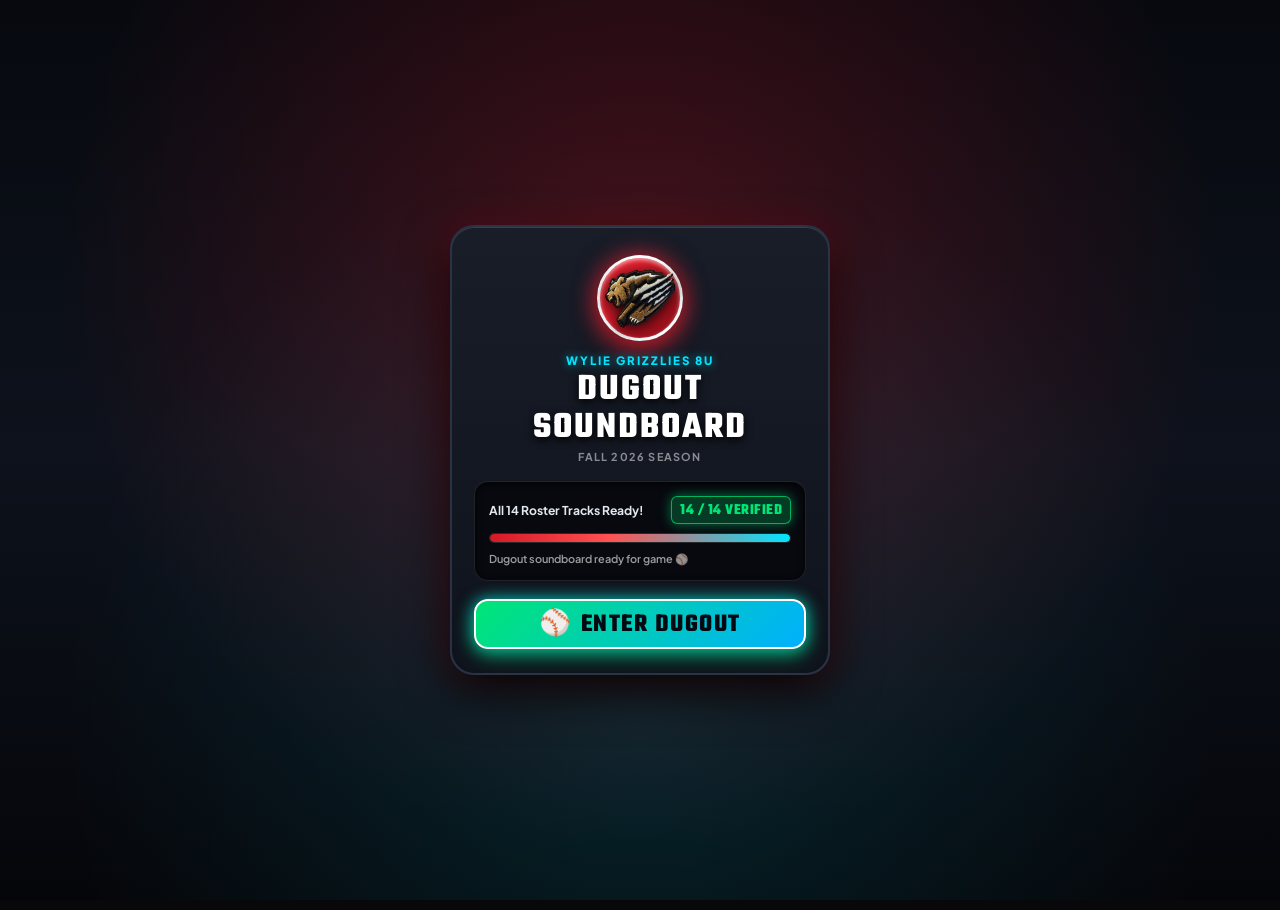
==== commit ae95fd09: "Streamline between-innings suite: flat clean layout, removed organ clutter, smooth scrolling" ====
--- a/index.html
+++ b/index.html
@@ -408,147 +408,85 @@
 
     <!-- Between-Innings Music Suite Modal -->
     <div class="modal-overlay" id="inningsModal" style="display: none;">
-      <div class="modal-card innings-modal-card">
-        <div class="modal-header">
-          <div class="modal-title-group">
-            <div class="modal-tag-row">
-              <span class="innings-badge-icon">⚡</span>
-              <h3>BETWEEN-INNINGS SUITE</h3>
-            </div>
-            <p>YouTube dugout playlist player & song list</p>
+      <div class="modal-card innings-clean-modal">
+        
+        <!-- Header -->
+        <div class="innings-clean-header">
+          <div class="innings-header-info">
+            <div class="innings-title-badge">🎵 BETWEEN-INNINGS MUSIC</div>
+            <div class="innings-subtitle" id="inningsSubtitle">⚾ Baseball Stadium Mix • 20 Clean Tracks</div>
           </div>
           <button class="modal-close-btn" id="closeInningsModal">&times;</button>
         </div>
 
-        <div class="modal-body innings-modal-body" id="pageInnings">
-          
-          <!-- YouTube Playlist Player Suite (Compact Audio Deck) -->
-          <div class="yt-player-card compact-audio-card">
+        <!-- Sticky Controls Bar -->
+        <div class="innings-top-controls">
+          <!-- Playlist Selector Dropdown -->
+          <div class="innings-select-row">
+            <label for="playlistSelect" class="innings-select-label">PLAYLIST:</label>
+            <div class="playlist-select-wrapper">
+              <select id="playlistSelect" class="playlist-dropdown" aria-label="Select Inning Playlist">
+                <option value="EK-XfDRL2wA" data-title="Baseball" selected>⚾ Baseball (Stadium Mix)</option>
+                <option value="RDkOV2iTeGQik" data-title="Pantera & Stadium Rock">🔥 Pantera & Stadium Rock</option>
+                <option value="PL39z-AAkkatvD0NsFuLhWMypbC4yBzOFL" data-title="Clean Rap Hits">🎤 Clean Rap Hits</option>
+                <option value="RDCLAK5uy_nQkPLhMF6chdzKSlWdX8NHMrLVpdci-eU" data-title="90s Hits">📻 90s Hits</option>
+                <option value="RDCLAK5uy_nH_fdBVCcbNaVwi_tmZajZRq-ekddiuFY" data-title="Country Hits">🤠 Country Hits</option>
+                <option value="RDCLAK5uy_lMzHW51iFg1Kx0d_2EHpzbOgCrwtu8cgI" data-title="80s Hits">⚡ 80s Hits</option>
+              </select>
+              <span class="dropdown-arrow">▼</span>
+            </div>
+          </div>
+
+          <!-- Playback Bar -->
+          <div class="innings-player-bar">
+            <div class="innings-transport-btns">
+              <button class="btn-clean-skip" id="ytPrevBtn" title="Previous Track" aria-label="Previous Track">
+                <svg width="20" height="20" viewBox="0 0 24 24" fill="currentColor"><path d="M6 6h2v12H6zm3.5 6l8.5 6V6z"/></svg>
+              </button>
+              <button class="btn-clean-play" id="ytPlayPauseBtn" title="Play or Pause Track" aria-label="Play or Pause Track">
+                <svg id="ytPlayIcon" width="24" height="24" viewBox="0 0 24 24" fill="currentColor"><path d="M8 5v14l11-7z"/></svg>
+                <svg id="ytPauseIcon" width="24" height="24" viewBox="0 0 24 24" fill="currentColor" style="display:none;"><path d="M6 19h4V5H6v14zm8-14v14h4V5h-4z"/></svg>
+              </button>
+              <button class="btn-clean-skip" id="ytNextBtn" title="Next Track" aria-label="Next Track">
+                <svg width="20" height="20" viewBox="0 0 24 24" fill="currentColor"><path d="M6 18l8.5-6L6 6v12zM16 6v12h2V6h-2z"/></svg>
+              </button>
+            </div>
+
+            <div class="innings-now-playing-box">
+              <div class="innings-now-title" id="ytCurrentTitle">Getting Older</div>
+              <div class="innings-now-status" id="ytCurrentArtist">Jaz Von ft. NBA YoungBoy</div>
+            </div>
             
-            <!-- Top Row: Track Meta on Left, Mini Video in Top-Right Corner -->
-            <div class="yt-deck-top-row">
-              <div class="yt-deck-info">
-                <div class="yt-header-left">
-                  <span class="live-pulse-dot" id="ytPulseDot"></span>
-                  <span class="yt-header-tag">BETWEEN-INNINGS MUSIC</span>
-                  <span class="yt-audio-pill" id="ytAudioPill">READY</span>
-                </div>
-                <div class="yt-track-title" id="ytCurrentTitle">Baseball</div>
-                <div class="yt-track-artist" id="ytCurrentArtist">Dugout Inning Queue</div>
-              </div>
-
-              <!-- Mini Video Player in the Top Right Corner -->
-              <div class="yt-video-mini-corner" id="ytPlayerContainer">
-                <iframe 
-                  id="ytPlayerFrame"
-                  src="https://www.youtube.com/embed/EK-XfDRL2wA?enablejsapi=1&playsinline=1&autoplay=0"
-                  title="Between Innings Dugout Track"
-                  allow="accelerometer; autoplay; clipboard-write; encrypted-media; gyroscope; picture-in-picture; web-share"
-                  referrerpolicy="strict-origin-when-cross-origin"
-                  allowfullscreen>
-                </iframe>
-              </div>
-            </div>
-
-            <!-- Transport Action Console with Sunlight-Optimized Large Play Button -->
-            <div class="yt-action-bar">
-              <div class="yt-quick-controls">
-                <button class="btn-yt-control btn-yt-skip" id="ytPrevBtn" title="Previous Song">
-                  <svg width="22" height="22" viewBox="0 0 24 24" fill="currentColor"><path d="M6 6h2v12H6zm3.5 6l8.5 6V6z"/></svg>
-                </button>
-                <button class="btn-yt-control btn-yt-play" id="ytPlayPauseBtn" title="Play / Pause (Outdoor Sunlight Sized)">
-                  <svg id="ytPlayIcon" width="28" height="28" viewBox="0 0 24 24" fill="currentColor"><path d="M8 5v14l11-7z"/></svg>
-                  <svg id="ytPauseIcon" width="28" height="28" viewBox="0 0 24 24" fill="currentColor" style="display:none;"><path d="M6 19h4V5H6v14zm8-14v14h4V5h-4z"/></svg>
-                </button>
-                <button class="btn-yt-control btn-yt-skip" id="ytNextBtn" title="Next Song">
-                  <svg width="22" height="22" viewBox="0 0 24 24" fill="currentColor"><path d="M6 18l8.5-6L6 6v12zM16 6v12h2V6h-2z"/></svg>
-                </button>
-              </div>
-
-              <!-- Quick Link Indicator -->
-              <div class="yt-status-badge-wrap">
-                <span class="yt-status-tag" id="ytPlaylistStatusTag">⚾ BASEBALL QUEUE</span>
-              </div>
-            </div>
-
-            <!-- Quick Preset Playlist Selector (Full Width & Large Dropdown) -->
-            <div class="preset-playlists-wrap">
-              <label for="playlistSelect" class="preset-playlists-label">SELECT INNING PLAYLIST:</label>
-              <div class="playlist-select-wrapper">
-                <select id="playlistSelect" class="playlist-dropdown" aria-label="Select Inning Playlist">
-                  <option value="EK-XfDRL2wA" data-title="Baseball" selected>⚾ Baseball (Getting Older - Coach's Track)</option>
-                  <option value="XwxWsq4otGg" data-title="Baseball Organ Music">🎹 Baseball Organ Music (Matthew Kaminski)</option>
-                  <option value="RDkOV2iTeGQik" data-title="Pantera & Stadium Rock">🔥 Pantera & Stadium Rock</option>
-                  <option value="PL39z-AAkkatvD0NsFuLhWMypbC4yBzOFL" data-title="Clean Rap Hits">🎤 Clean Rap Hits</option>
-                  <option value="RDCLAK5uy_nQkPLhMF6chdzKSlWdX8NHMrLVpdci-eU" data-title="90s Hits">📻 90s Hits</option>
-                  <option value="RDCLAK5uy_nH_fdBVCcbNaVwi_tmZajZRq-ekddiuFY" data-title="Country Hits">🤠 Country Hits</option>
-                  <option value="RDCLAK5uy_lMzHW51iFg1Kx0d_2EHpzbOgCrwtu8cgI" data-title="80s Hits">⚡ 80s Hits</option>
-                </select>
-                <span class="dropdown-arrow">▼</span>
-              </div>
-            </div>
-
-            <!-- Dedicated Quick-Launch Ballpark Organ Music Button (Large & Full Width) -->
-            <div class="organ-launch-wrap">
-              <button class="btn-organ-launch" id="organMusicBtn" title="Play Ballpark Organ Music (Matthew Kaminski)">
-                <span class="organ-icon">🎹</span>
-                <div class="organ-text">
-                  <span class="organ-title">BASEBALL ORGAN MUSIC</span>
-                  <span class="organ-subtitle">Ballpark Organ Classics • Matthew Kaminski</span>
-                </div>
-                <span class="organ-badge">HOT KEY</span>
-              </button>
-            </div>
-
-          </div>
-
-          <!-- Clean Song List Card (Populated directly from the Selected Playlist) -->
-          <div class="inline-song-jar-card" id="inlineSongJarCard">
-            <div class="inline-jar-header">
-              <div class="jar-header-left">
-                <span class="jar-header-icon">🎵</span>
-                <div>
-                  <div class="jar-header-title" id="inlineJarTitle">⚾ BASEBALL TRACKLIST</div>
-                  <div class="jar-header-subtitle">Tap any song to play immediately</div>
-                </div>
-              </div>
-              <div class="jar-header-right">
-                <span class="jar-count-pill" id="inlineJarCountPill">20 SONGS</span>
-              </div>
-            </div>
-
-            <!-- Mode Selector: All 20 Songs vs Pull 5 Random Songs -->
-            <div class="jar-mode-tabs-row">
-              <button class="jar-mode-tab active" id="jarModeAllBtn" title="View all 20 songs in this playlist">
-                <span>📋 ALL 20 SONGS</span>
-                <span class="jar-tab-count" id="jarTabAllCount">20</span>
-              </button>
-              <button class="jar-mode-tab" id="jarModeRandom5Btn" title="Pull a random batch of 5 songs from this playlist">
-                <span>🎲 PULL 5 RANDOM</span>
-                <span class="jar-tab-count">5</span>
-              </button>
-            </div>
-
-            <!-- Banner shown when 5 Random mode is active -->
-            <div class="jar-random-banner" id="jarRandomBanner" style="display: none;">
-              <div class="random-banner-text">
-                <span class="random-banner-tag">🎲 5 RANDOM DUGOUT PICKS</span>
-                <span class="random-banner-sub" id="randomBannerSub">Drawn from 20 clean playlist songs</span>
-              </div>
-              <button class="btn-reroll-5" id="btnReroll5" title="Draw 5 different songs from this playlist">🔄 ROLL NEW 5</button>
-            </div>
-
-            <!-- Scrollable Track List (20 Songs) -->
-            <div class="inline-jar-songs-list" id="inlineJarSongsList">
-              <!-- Populated dynamically by JS -->
-            </div>
-          </div>
-
-        </div>
-
-        <div class="modal-footer">
+            <div class="innings-mode-random-wrap">
+              <button class="btn-clean-random5" id="jarModeRandom5Btn" title="Draw 5 Random Tracks">🎲 5 RANDOM</button>
+              <button class="btn-clean-all" id="jarModeAllBtn" title="View All 20 Tracks" style="display:none;">📋 ALL 20</button>
+            </div>
+          </div>
+
+          <!-- Hidden YouTube Iframe -->
+          <div id="ytPlayerContainer" style="width:1px; height:1px; position:absolute; left:-9999px; overflow:hidden;">
+            <iframe 
+              id="ytPlayerFrame"
+              src="https://www.youtube.com/embed/EK-XfDRL2wA?enablejsapi=1&playsinline=1&autoplay=0"
+              title="Between Innings Dugout Track"
+              allow="accelerometer; autoplay; clipboard-write; encrypted-media; gyroscope; picture-in-picture; web-share"
+              allowfullscreen>
+            </iframe>
+          </div>
+        </div>
+
+        <!-- 3. Scrollable Tracklist -->
+        <div class="innings-songs-scroll-body" id="inningsSongsBody">
+          <div class="inline-jar-songs-list" id="inlineJarSongsList">
+            <!-- 20 Clean Track Cards dynamically populated by JS -->
+          </div>
+        </div>
+
+        <!-- 4. Footer -->
+        <div class="innings-clean-footer">
           <button class="btn-primary" id="closeInningsDoneBtn" style="width: 100%;">Done</button>
         </div>
+
       </div>
     </div>
 
--- a/css/style.css
+++ b/css/style.css
@@ -2245,51 +2245,216 @@
   padding-right: 4px;
 }
 
-/* Dedicated Between-Innings Suite Modal */
-.innings-modal-card {
-  height: 90% !important;
-  max-height: 90% !important;
+/* Dedicated Between-Innings Suite Modal (Clean Architecture) */
+.innings-clean-modal {
+  width: 100%;
+  max-width: 580px;
+  height: 86dvh !important;
+  max-height: 86dvh !important;
+  background: #0d111a;
+  border: 1.5px solid rgba(255, 255, 255, 0.12);
+  border-radius: 20px;
   display: flex;
   flex-direction: column;
   overflow: hidden;
-}
-
-.innings-modal-body {
+  box-shadow: 0 20px 60px rgba(0, 0, 0, 0.85);
+}
+
+.innings-clean-header {
+  flex-shrink: 0;
+  display: flex;
+  align-items: center;
+  justify-content: space-between;
+  padding: 14px 18px;
+  background: #131926;
+  border-bottom: 1px solid rgba(255, 255, 255, 0.08);
+}
+
+.innings-header-info {
+  display: flex;
+  flex-direction: column;
+  gap: 2px;
+}
+
+.innings-title-badge {
+  font-family: var(--font-athletic);
+  font-size: 1.35rem;
+  letter-spacing: 0.8px;
+  color: #ffffff;
+  font-weight: 700;
+  line-height: 1.1;
+}
+
+.innings-subtitle {
+  font-size: 0.78rem;
+  color: var(--text-dim);
+  font-weight: 500;
+}
+
+.innings-top-controls {
+  flex-shrink: 0;
+  background: #171e2c;
+  padding: 12px 16px;
+  border-bottom: 1px solid rgba(255, 255, 255, 0.08);
+  display: flex;
+  flex-direction: column;
+  gap: 10px;
+}
+
+.innings-select-row {
+  display: flex;
+  align-items: center;
+  gap: 10px;
+  width: 100%;
+}
+
+.innings-select-label {
+  font-family: var(--font-athletic);
+  font-size: 1.05rem;
+  font-weight: 700;
+  letter-spacing: 0.8px;
+  color: var(--red-bright);
+  white-space: nowrap;
+  flex-shrink: 0;
+}
+
+.innings-player-bar {
+  display: flex;
+  align-items: center;
+  justify-content: space-between;
+  gap: 10px;
+  background: rgba(10, 13, 19, 0.75);
+  border: 1px solid rgba(255, 255, 255, 0.08);
+  border-radius: 12px;
+  padding: 6px 10px;
+}
+
+.innings-transport-btns {
+  display: flex;
+  align-items: center;
+  gap: 4px;
+  flex-shrink: 0;
+}
+
+.btn-clean-skip {
+  width: 36px;
+  height: 36px;
+  border-radius: 8px;
+  background: rgba(255, 255, 255, 0.06);
+  border: 1px solid rgba(255, 255, 255, 0.1);
+  color: #ffffff;
+  display: flex;
+  align-items: center;
+  justify-content: center;
+  cursor: pointer;
+  transition: background 0.15s, transform 0.1s;
+}
+
+.btn-clean-skip:active {
+  background: rgba(255, 255, 255, 0.15);
+  transform: scale(0.95);
+}
+
+.btn-clean-play {
+  width: 42px;
+  height: 42px;
+  border-radius: 10px;
+  background: linear-gradient(135deg, #d61827 0%, #a0101b 100%);
+  border: 1.5px solid #ff4d5a;
+  color: #ffffff;
+  display: flex;
+  align-items: center;
+  justify-content: center;
+  cursor: pointer;
+  box-shadow: 0 4px 12px rgba(214, 24, 39, 0.4);
+  transition: transform 0.1s, box-shadow 0.15s;
+}
+
+.btn-clean-play:active {
+  transform: scale(0.94);
+}
+
+.innings-now-playing-box {
+  display: flex;
+  flex-direction: column;
+  min-width: 0;
+  flex: 1;
+  padding: 0 4px;
+}
+
+.innings-now-title {
+  font-size: 0.88rem;
+  font-weight: 700;
+  color: #ffffff;
+  white-space: nowrap;
+  overflow: hidden;
+  text-overflow: ellipsis;
+}
+
+.innings-now-status {
+  font-size: 0.72rem;
+  color: var(--text-dim);
+  white-space: nowrap;
+  overflow: hidden;
+  text-overflow: ellipsis;
+}
+
+.innings-mode-random-wrap {
+  flex-shrink: 0;
+}
+
+.btn-clean-random5, .btn-clean-all {
+  font-family: var(--font-athletic);
+  font-size: 0.95rem;
+  letter-spacing: 0.6px;
+  font-weight: 700;
+  padding: 6px 10px;
+  border-radius: 8px;
+  cursor: pointer;
+  border: 1px solid rgba(255, 202, 40, 0.5);
+  background: rgba(255, 202, 40, 0.15);
+  color: #ffca28;
+  transition: background 0.15s, transform 0.1s;
+  white-space: nowrap;
+}
+
+.btn-clean-random5:active, .btn-clean-all:active {
+  background: rgba(255, 202, 40, 0.3);
+  transform: scale(0.96);
+}
+
+.innings-songs-scroll-body {
   flex: 1 1 0px !important;
   min-height: 0 !important;
   height: 0 !important;
-  overflow-y: auto !important;
+  overflow-y: scroll !important;
   -webkit-overflow-scrolling: touch;
   touch-action: pan-y !important;
   overscroll-behavior-y: contain;
-  display: flex;
-  flex-direction: column;
-  gap: 14px;
-  padding: 4px 6px 28px 4px;
+  padding: 12px 14px 28px 14px;
   scrollbar-width: thin;
   scrollbar-color: var(--red-primary) transparent;
 }
 
-.innings-modal-body * {
-  touch-action: pan-y;
-}
-
-.innings-modal-body::-webkit-scrollbar {
+.innings-songs-scroll-body::-webkit-scrollbar {
   width: 6px;
 }
 
-.innings-modal-body::-webkit-scrollbar-track {
+.innings-songs-scroll-body::-webkit-scrollbar-track {
   background: rgba(0, 0, 0, 0.2);
   border-radius: 4px;
 }
 
-.innings-modal-body::-webkit-scrollbar-thumb {
+.innings-songs-scroll-body::-webkit-scrollbar-thumb {
   background: var(--red-primary);
   border-radius: 4px;
 }
 
-.innings-badge-icon {
-  font-size: 1.25rem;
+.innings-clean-footer {
+  flex-shrink: 0;
+  padding: 12px 16px;
+  background: #131926;
+  border-top: 1px solid rgba(255, 255, 255, 0.08);
 }
 
 .lineup-item {
